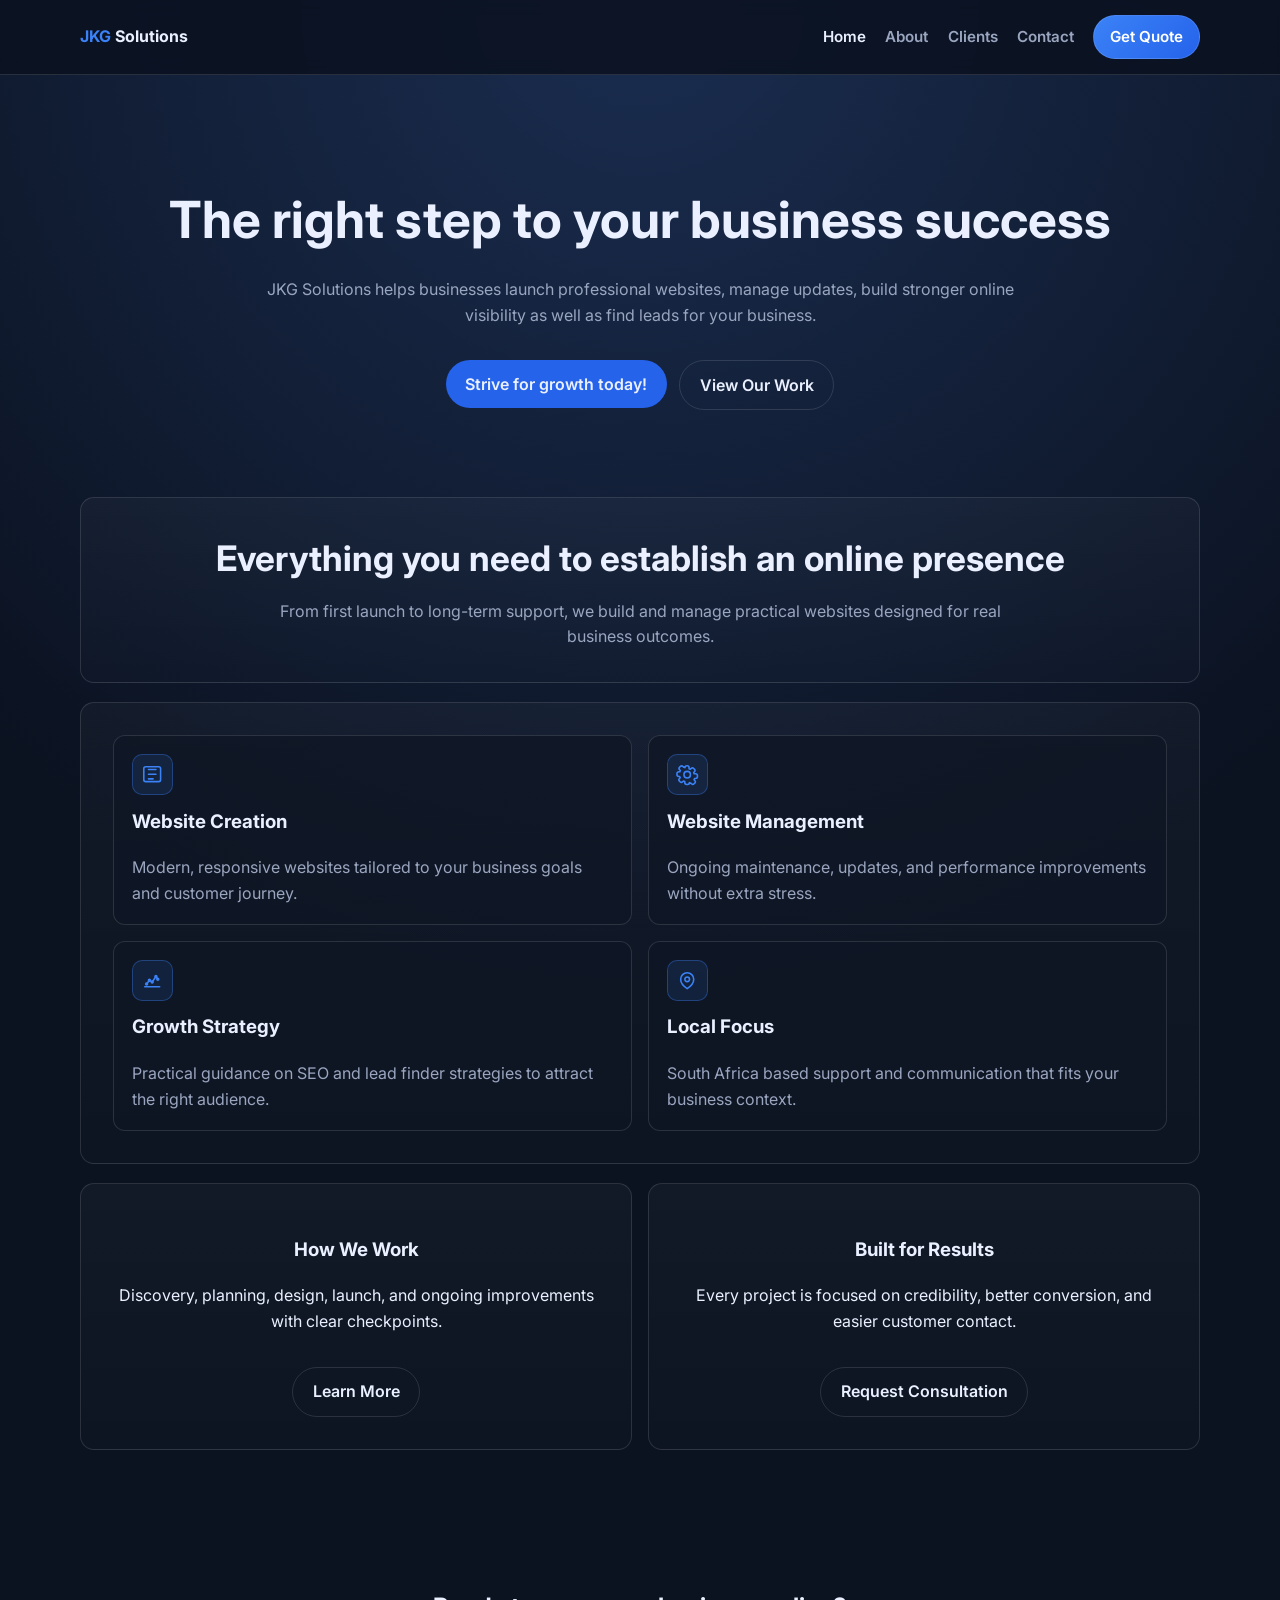
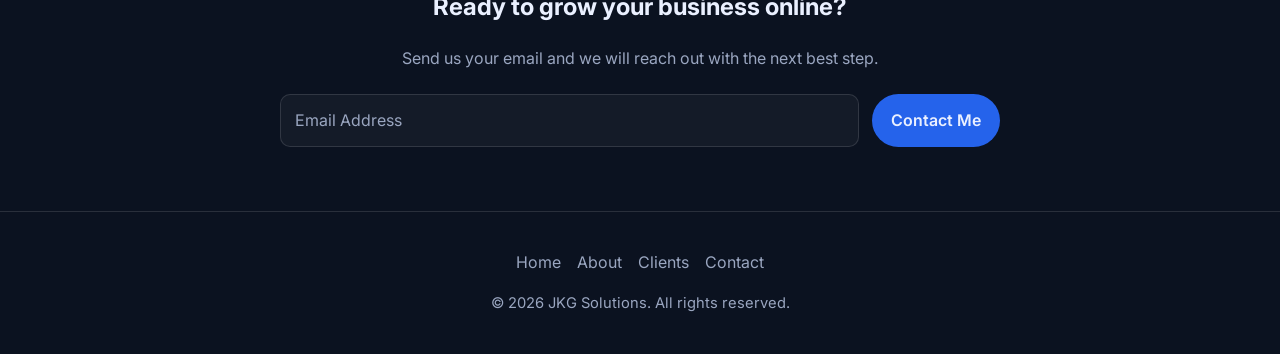
==== index.html @ d8ded4ed "first attempt with how i want the website to look like" ====
<!DOCTYPE html>
<html lang="en">
<head>
  <meta charset="UTF-8">
  <meta name="viewport" content="width=device-width, initial-scale=1.0">
  <title>JKG Solutions | Home</title>
  <link rel="stylesheet" href="style.css">
  <script src="script.js" defer></script>
</head>
<body>
  <div id="page-wrapper">
    <header id="header">
      <div class="container">
        <h1><a href="index.html"><span class="brand-accent">JKG</span> Solutions</a></h1>
        <nav id="nav">
          <button class="menu-toggle" onclick="toggleMenu()">Menu</button>
          <ul>
            <li><a class="active" href="index.html">Home</a></li>
            <li><a href="about.html">About</a></li>
            <li><a href="clients.html">Clients</a></li>
            <li><a href="contact.html">Contact</a></li>
            <li><a href="contact.html" class="button">Get Quote</a></li>
          </ul>
        </nav>
      </div>
    </header>

    <section id="banner">
      <h2>The right step to your business success</h2>
      <p>JKG Solutions helps businesses launch professional websites, manage updates, build stronger online visibility as well as find leads for your business.</p>
      <ul class="actions">
        <li><a href="contact.html" class="button primary">Strive for growth today!</a></li>
        <li><a href="clients.html" class="button">View Our Work</a></li>
      </ul>
    </section>

    <section id="main" class="container">
      <section class="box special">
        <header class="major">
          <h2>Everything you need to establish an online presence</h2>
          <p>From first launch to long-term support, we build and manage practical websites designed for real business outcomes.</p>
        </header>
      </section>

      <section class="box features">
        <section>
          <span class="service-logo" aria-hidden="true">
            <svg viewBox="0 0 24 24" role="img">
              <path d="M8 7h8M8 12h8M8 17h5M5 4h14a2 2 0 0 1 2 2v12a2 2 0 0 1-2 2H5a2 2 0 0 1-2-2V6a2 2 0 0 1 2-2z"/>
            </svg>
          </span>
          <h3>Website Creation</h3>
          <p>Modern, responsive websites tailored to your business goals and customer journey.</p>
        </section>
        <section>
          <span class="service-logo" aria-hidden="true">
            <svg viewBox="0 0 24 24" role="img">
              <path d="M12 3a2 2 0 0 1 2 2v1.1a6.9 6.9 0 0 1 1.4.6l.8-.8a2 2 0 0 1 2.8 0l.7.7a2 2 0 0 1 0 2.8l-.8.8c.3.4.5.9.6 1.4H21a2 2 0 0 1 2 2v1a2 2 0 0 1-2 2h-1.1a6.9 6.9 0 0 1-.6 1.4l.8.8a2 2 0 0 1 0 2.8l-.7.7a2 2 0 0 1-2.8 0l-.8-.8a6.9 6.9 0 0 1-1.4.6V21a2 2 0 0 1-2 2h-1a2 2 0 0 1-2-2v-1.1a6.9 6.9 0 0 1-1.4-.6l-.8.8a2 2 0 0 1-2.8 0l-.7-.7a2 2 0 0 1 0-2.8l.8-.8a6.9 6.9 0 0 1-.6-1.4H3a2 2 0 0 1-2-2v-1a2 2 0 0 1 2-2h1.1c.1-.5.3-1 .6-1.4l-.8-.8a2 2 0 0 1 0-2.8l.7-.7a2 2 0 0 1 2.8 0l.8.8a6.9 6.9 0 0 1 1.4-.6V5a2 2 0 0 1 2-2zM12 9a3.5 3.5 0 1 0 0 7 3.5 3.5 0 0 0 0-7z"/>
            </svg>
          </span>
          <h3>Website Management</h3>
          <p>Ongoing maintenance, updates, and performance improvements without extra stress.</p>
        </section>
        <section>
          <span class="service-logo" aria-hidden="true">
            <svg viewBox="0 0 24 24" role="img">
              <path d="M4 19h16M6 16l3-4 3 2 4-6 2 3"/>
              <circle cx="6" cy="16" r="1"/>
              <circle cx="9" cy="12" r="1"/>
              <circle cx="12" cy="14" r="1"/>
              <circle cx="16" cy="8" r="1"/>
              <circle cx="18" cy="11" r="1"/>
            </svg>
          </span>
          <h3>Growth Strategy</h3>
          <p>Practical guidance on SEO and lead finder strategies to attract the right audience.</p>
        </section>
        <section>
          <span class="service-logo" aria-hidden="true">
            <svg viewBox="0 0 24 24" role="img">
              <path d="M12 21s7-4.5 7-10a7 7 0 1 0-14 0c0 5.5 7 10 7 10z"/>
              <circle cx="12" cy="11" r="2.5"/>
            </svg>
          </span>
          <h3>Local Focus</h3>
          <p>South Africa based support and communication that fits your business context.</p>
        </section>
      </section>

      <div class="grid-2">
        <section class="box special">
          <h3>How We Work</h3>
          <p>Discovery, planning, design, launch, and ongoing improvements with clear checkpoints.</p>
          <ul class="actions">
            <li><a href="about.html" class="button">Learn More</a></li>
          </ul>
        </section>
        <section class="box special">
          <h3>Built for Results</h3>
          <p>Every project is focused on credibility, better conversion, and easier customer contact.</p>
          <ul class="actions">
            <li><a href="contact.html" class="button">Request Consultation</a></li>
          </ul>
        </section>
      </div>
    </section>

    <section id="cta">
      <h2>Ready to grow your business online?</h2>
      <p>Send us your email and we will reach out with the next best step.</p>
      <form>
        <input type="email" placeholder="Email Address">
        <input type="submit" value="Contact Me" class="button primary">
      </form>
    </section>

    <footer id="footer">
      <ul class="links">
        <li><a href="index.html">Home</a></li>
        <li><a href="about.html">About</a></li>
        <li><a href="clients.html">Clients</a></li>
        <li><a href="contact.html">Contact</a></li>
      </ul>
      <p class="copyright">© 2026 JKG Solutions. All rights reserved.</p>
    </footer>
  </div>
</body>
</html>
---- style.css ----
@import url("https://fonts.googleapis.com/css2?family=Inter:wght@400;600;700;800&display=swap");

:root {
  --bg: #0b1220;
  --surface: #111a2e;
  --surface-soft: #18243d;
  --text: #eaf0ff;
  --muted: #9aa6c0;
  --primary: #3b82f6;
  --primary-strong: #2563eb;
  --border: rgba(255, 255, 255, 0.12);
}

* {
  box-sizing: border-box;
}

body {
  margin: 0;
  font-family: "Inter", sans-serif;
  line-height: 1.6;
  background: radial-gradient(circle at top, #1a2d50 0%, var(--bg) 48%);
  color: var(--text);
}

a {
  color: inherit;
  text-decoration: none;
}

#page-wrapper {
  min-height: 100vh;
}

.container {
  width: min(1120px, calc(100% - 2.5rem));
  margin: 0 auto;
}

#header {
  position: sticky;
  top: 0;
  z-index: 20;
  border-bottom: 1px solid var(--border);
  backdrop-filter: blur(8px);
  background: rgba(11, 18, 32, 0.88);
}

#header .container {
  display: flex;
  justify-content: space-between;
  align-items: center;
  gap: 1rem;
  padding: 0.95rem 0;
}

#header h1 {
  margin: 0;
  font-size: 1rem;
  font-weight: 700;
}

#header .brand-accent {
  color: var(--primary);
}

#nav ul {
  list-style: none;
  margin: 0;
  padding: 0;
  display: flex;
  align-items: center;
  gap: 1.2rem;
}

#nav a {
  color: var(--muted);
  font-weight: 600;
  font-size: 0.95rem;
}

#nav a.active,
#nav a:hover {
  color: var(--text);
}

#nav .button {
  padding: 0.55rem 1rem;
  border-radius: 999px;
  background: linear-gradient(135deg, var(--primary), var(--primary-strong));
  color: #fff;
}

.menu-toggle {
  display: none;
  border: 1px solid var(--border);
  background: transparent;
  color: var(--text);
  border-radius: 8px;
  padding: 0.35rem 0.6rem;
  cursor: pointer;
}

#banner {
  text-align: center;
  padding: 6.5rem 1rem 5.4rem;
}

#banner h2 {
  margin: 0;
  font-size: clamp(2rem, 6vw, 3.2rem);
}

#banner p {
  max-width: 760px;
  margin: 1rem auto 0;
  color: var(--muted);
}

.actions {
  list-style: none;
  margin: 2rem 0 0;
  padding: 0;
  display: flex;
  gap: 0.8rem;
  justify-content: center;
  flex-wrap: wrap;
}

.button {
  display: inline-block;
  border-radius: 999px;
  border: 1px solid var(--border);
  padding: 0.7rem 1.2rem;
  font-weight: 600;
}

.button.primary {
  border: none;
  background: var(--primary-strong);
}

#main {
  padding: 0 0 3rem;
}

.box {
  background: linear-gradient(180deg, rgba(255, 255, 255, 0.03), rgba(255, 255, 255, 0.01));
  border: 1px solid var(--border);
  border-radius: 14px;
  padding: 2rem;
  margin-bottom: 1.2rem;
}

.box.special {
  text-align: center;
}

.major h2 {
  margin: 0;
  font-size: clamp(1.6rem, 3vw, 2.2rem);
}

.major p {
  margin: 0.8rem auto 0;
  max-width: 760px;
  color: var(--muted);
}

.features {
  display: grid;
  grid-template-columns: repeat(2, minmax(0, 1fr));
  gap: 1rem;
}

.features section {
  border: 1px solid var(--border);
  border-radius: 12px;
  padding: 1.1rem;
  background: rgba(15, 22, 36, 0.7);
}

.service-logo {
  width: 2.6rem;
  height: 2.6rem;
  display: inline-flex;
  align-items: center;
  justify-content: center;
  border-radius: 10px;
  margin-bottom: 0.7rem;
  color: var(--primary);
  background: rgba(59, 130, 246, 0.12);
  border: 1px solid rgba(59, 130, 246, 0.35);
}

.service-logo svg {
  width: 1.4rem;
  height: 1.4rem;
  fill: none;
  stroke: currentColor;
  stroke-width: 1.7;
  stroke-linecap: round;
  stroke-linejoin: round;
}

.features h3 {
  margin-top: 0;
}

.features p {
  margin-bottom: 0;
  color: var(--muted);
}

.grid-2 {
  display: grid;
  grid-template-columns: repeat(2, minmax(0, 1fr));
  gap: 1rem;
}

#cta {
  text-align: center;
  padding: 3.2rem 1rem 4rem;
}

#cta p {
  color: var(--muted);
  margin: 0.7rem auto 1.4rem;
}

#cta form {
  width: min(720px, 100%);
  margin: 0 auto;
  display: grid;
  grid-template-columns: 1fr auto;
  gap: 0.8rem;
}

input,
textarea,
select {
  width: 100%;
  color: var(--text);
  background: rgba(255, 255, 255, 0.04);
  border: 1px solid var(--border);
  border-radius: 10px;
  padding: 0.78rem 0.9rem;
  font: inherit;
}

select {
  background: rgb(1, 1, 36);
  color: #fff;
}

textarea {
  resize: vertical;
}

input::placeholder,
textarea::placeholder {
  color: var(--muted);
}

.contact-grid {
  display: grid;
  grid-template-columns: repeat(2, minmax(0, 1fr));
  gap: 1rem;
}

.success-message {
  display: none;
  margin-top: 0.8rem;
  border: 1px solid rgba(16, 185, 129, 0.4);
  background: rgba(16, 185, 129, 0.2);
  border-radius: 10px;
  padding: 0.8rem;
}

#footer {
  border-top: 1px solid var(--border);
  padding: 2.4rem 1rem;
  text-align: center;
}

#footer .links {
  margin: 0 0 1rem;
  padding: 0;
  list-style: none;
  display: flex;
  justify-content: center;
  gap: 1rem;
  flex-wrap: wrap;
}

#footer .links a {
  color: var(--muted);
}

#footer .copyright {
  margin: 0;
  color: var(--muted);
  font-size: 0.92rem;
}

@media (max-width: 820px) {
  .features,
  .grid-2,
  .contact-grid {
    grid-template-columns: 1fr;
  }

  #cta form {
    grid-template-columns: 1fr;
  }

  .menu-toggle {
    display: inline-block;
  }

  #nav ul {
    display: none;
    position: absolute;
    top: calc(100% + 0.5rem);
    right: 1.25rem;
    width: min(280px, calc(100% - 2.5rem));
    padding: 0.75rem;
    border-radius: 12px;
    border: 1px solid var(--border);
    background: var(--surface);
    flex-direction: column;
    align-items: stretch;
    gap: 0.3rem;
  }

  #nav ul.open {
    display: flex;
  }
}
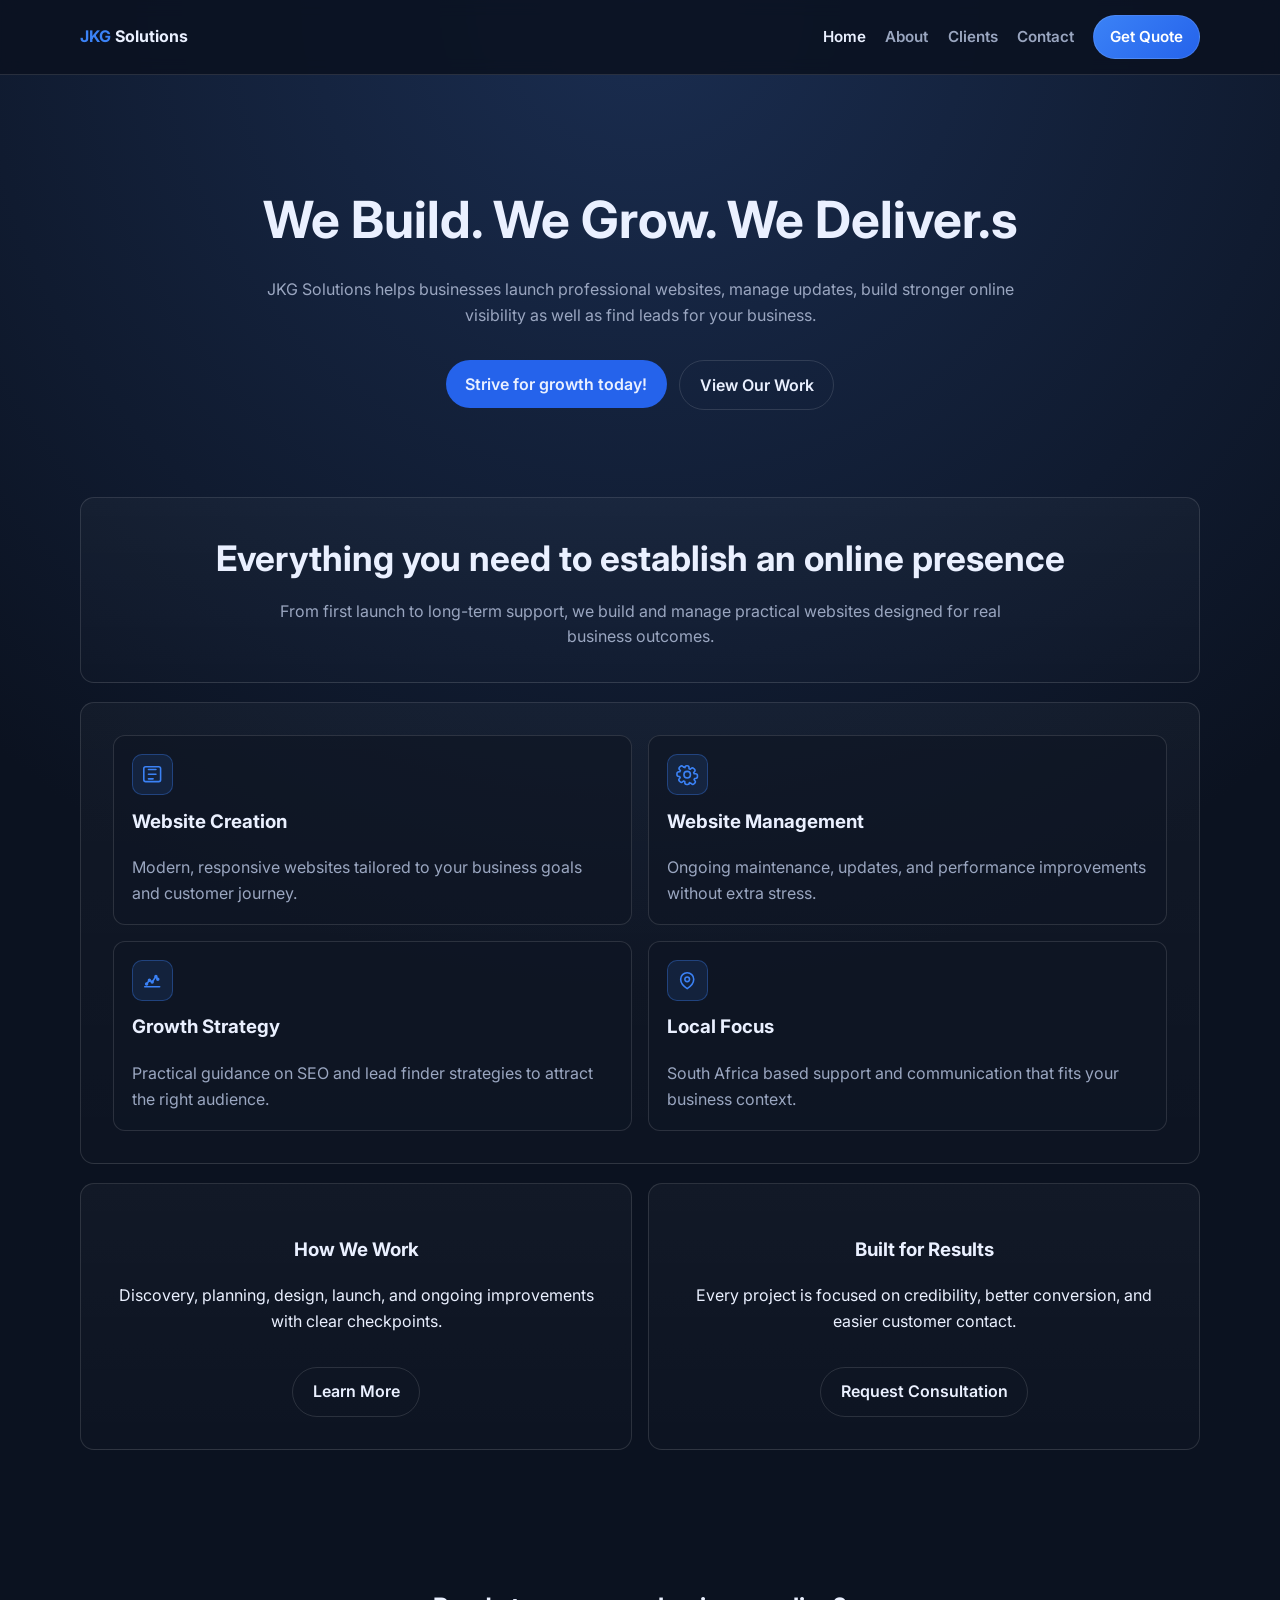
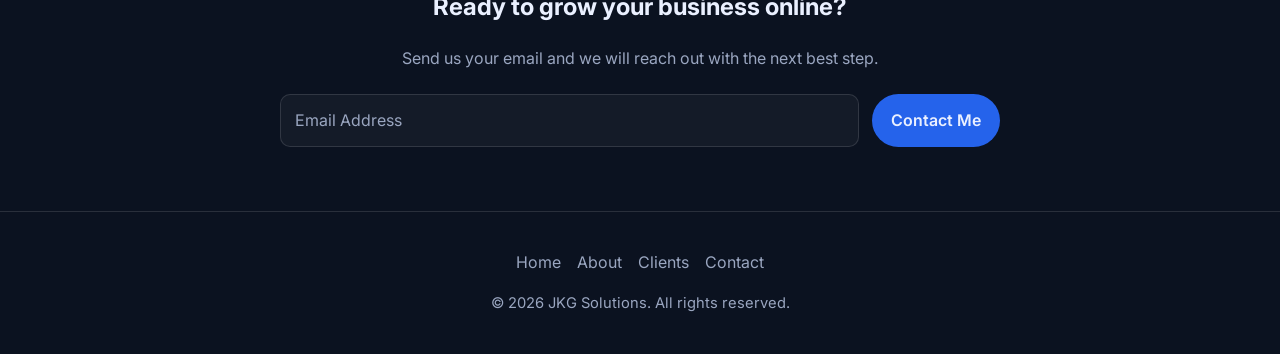
==== commit e03a572d: "fixed contact form selector  and added netlify forms setup" ====
--- a/index.html
+++ b/index.html
@@ -26,7 +26,7 @@
     </header>
 
     <section id="banner">
-      <h2>The right step to your business success</h2>
+      <h2>We Build. We Grow. We Deliver.s</h2>
       <p>JKG Solutions helps businesses launch professional websites, manage updates, build stronger online visibility as well as find leads for your business.</p>
       <ul class="actions">
         <li><a href="contact.html" class="button primary">Strive for growth today!</a></li>
@@ -108,8 +108,9 @@
     <section id="cta">
       <h2>Ready to grow your business online?</h2>
       <p>Send us your email and we will reach out with the next best step.</p>
-      <form>
-        <input type="email" placeholder="Email Address">
+      <form name="cta-email" netlify>
+        <input type="hidden" name="form-name" value="cta-email">
+        <input type="email" name="email" placeholder="Email Address" required>
         <input type="submit" value="Contact Me" class="button primary">
       </form>
     </section>
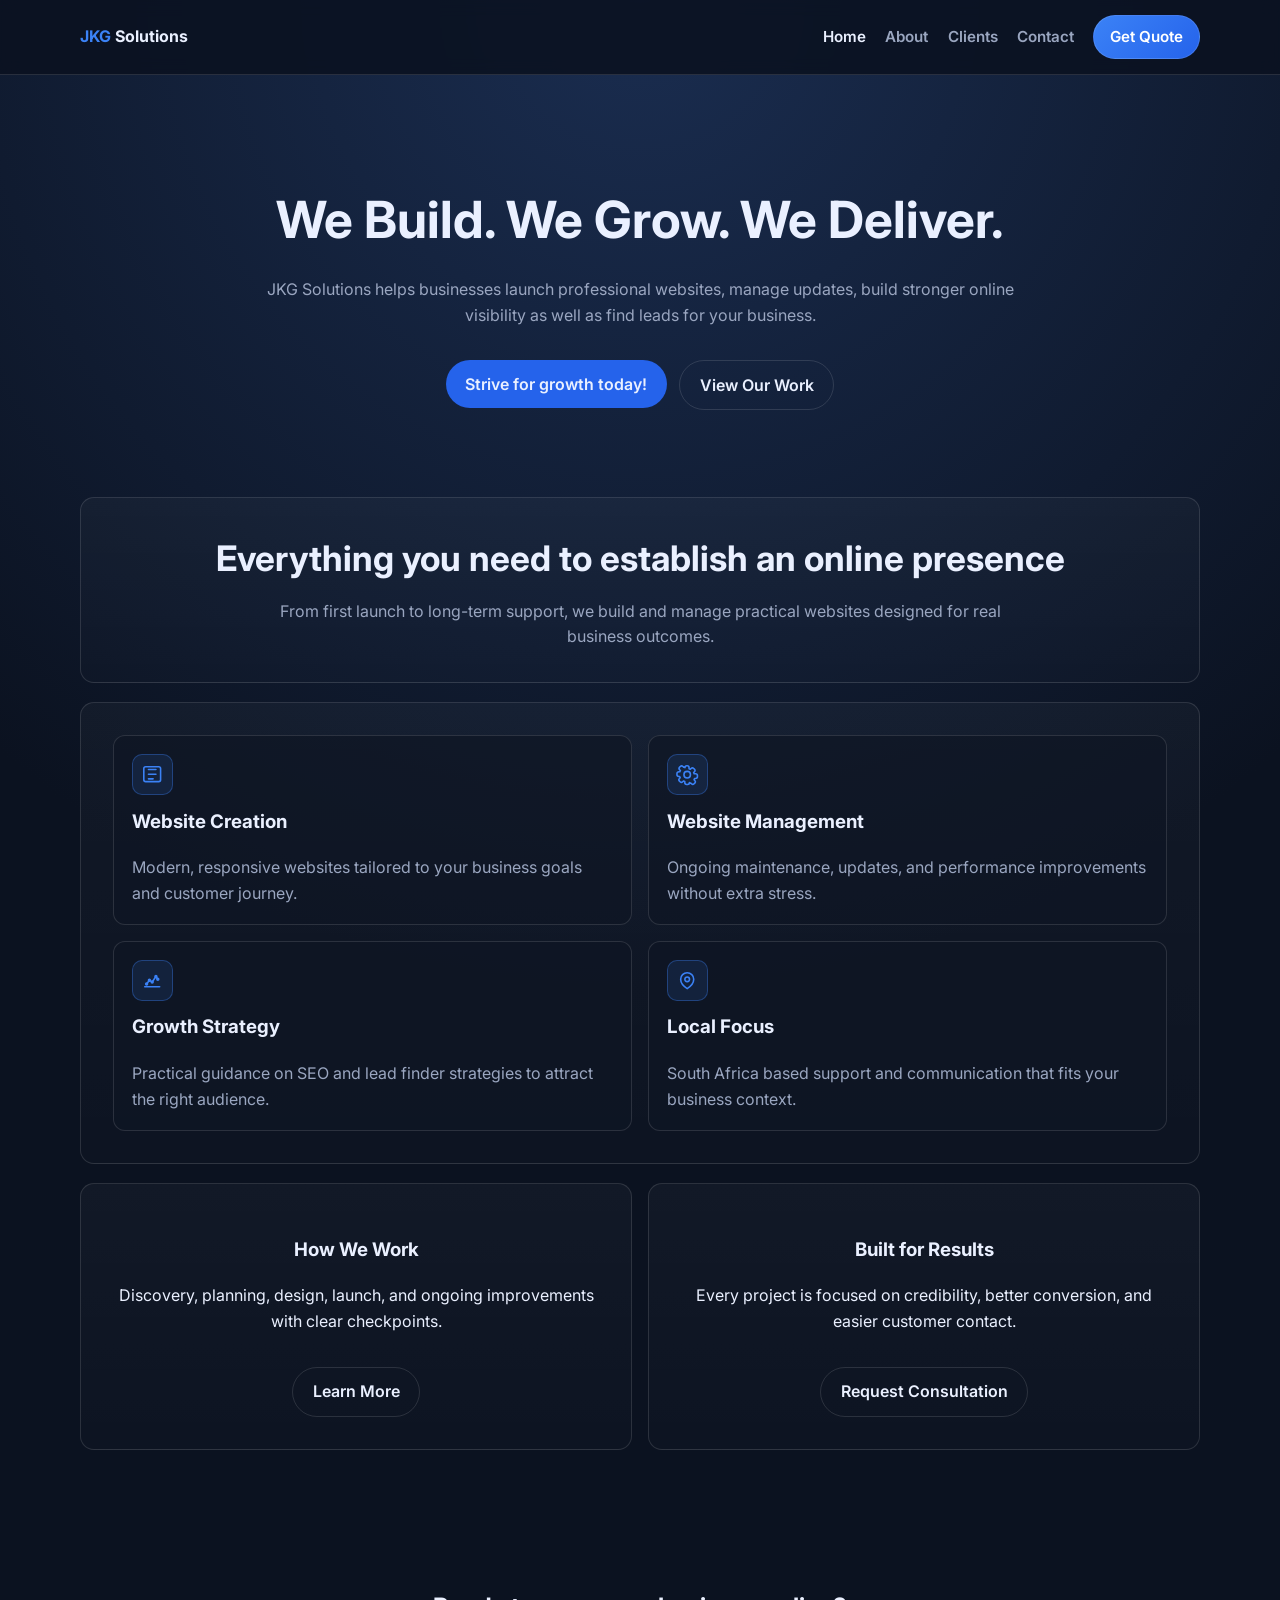
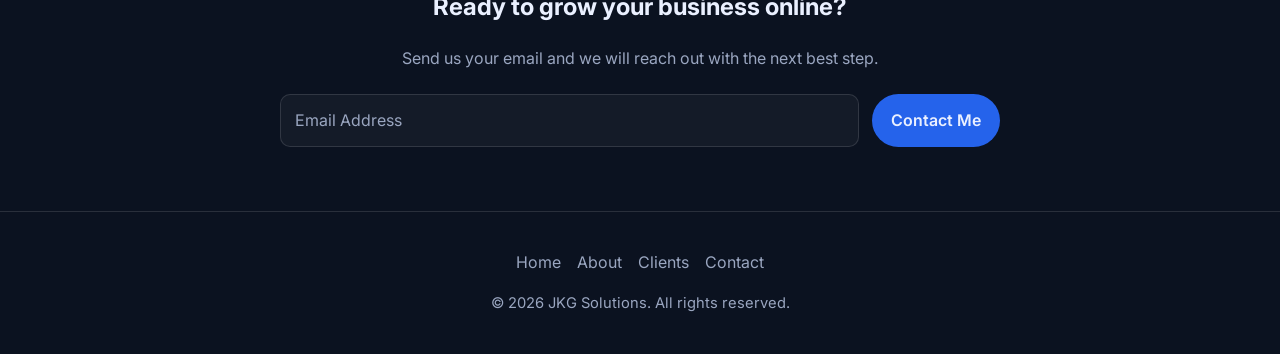
==== commit e32564cb: "fixed spelling errors" ====
--- a/index.html
+++ b/index.html
@@ -26,7 +26,7 @@
     </header>
 
     <section id="banner">
-      <h2>We Build. We Grow. We Deliver.s</h2>
+      <h2>We Build. We Grow. We Deliver.</h2>
       <p>JKG Solutions helps businesses launch professional websites, manage updates, build stronger online visibility as well as find leads for your business.</p>
       <ul class="actions">
         <li><a href="contact.html" class="button primary">Strive for growth today!</a></li>
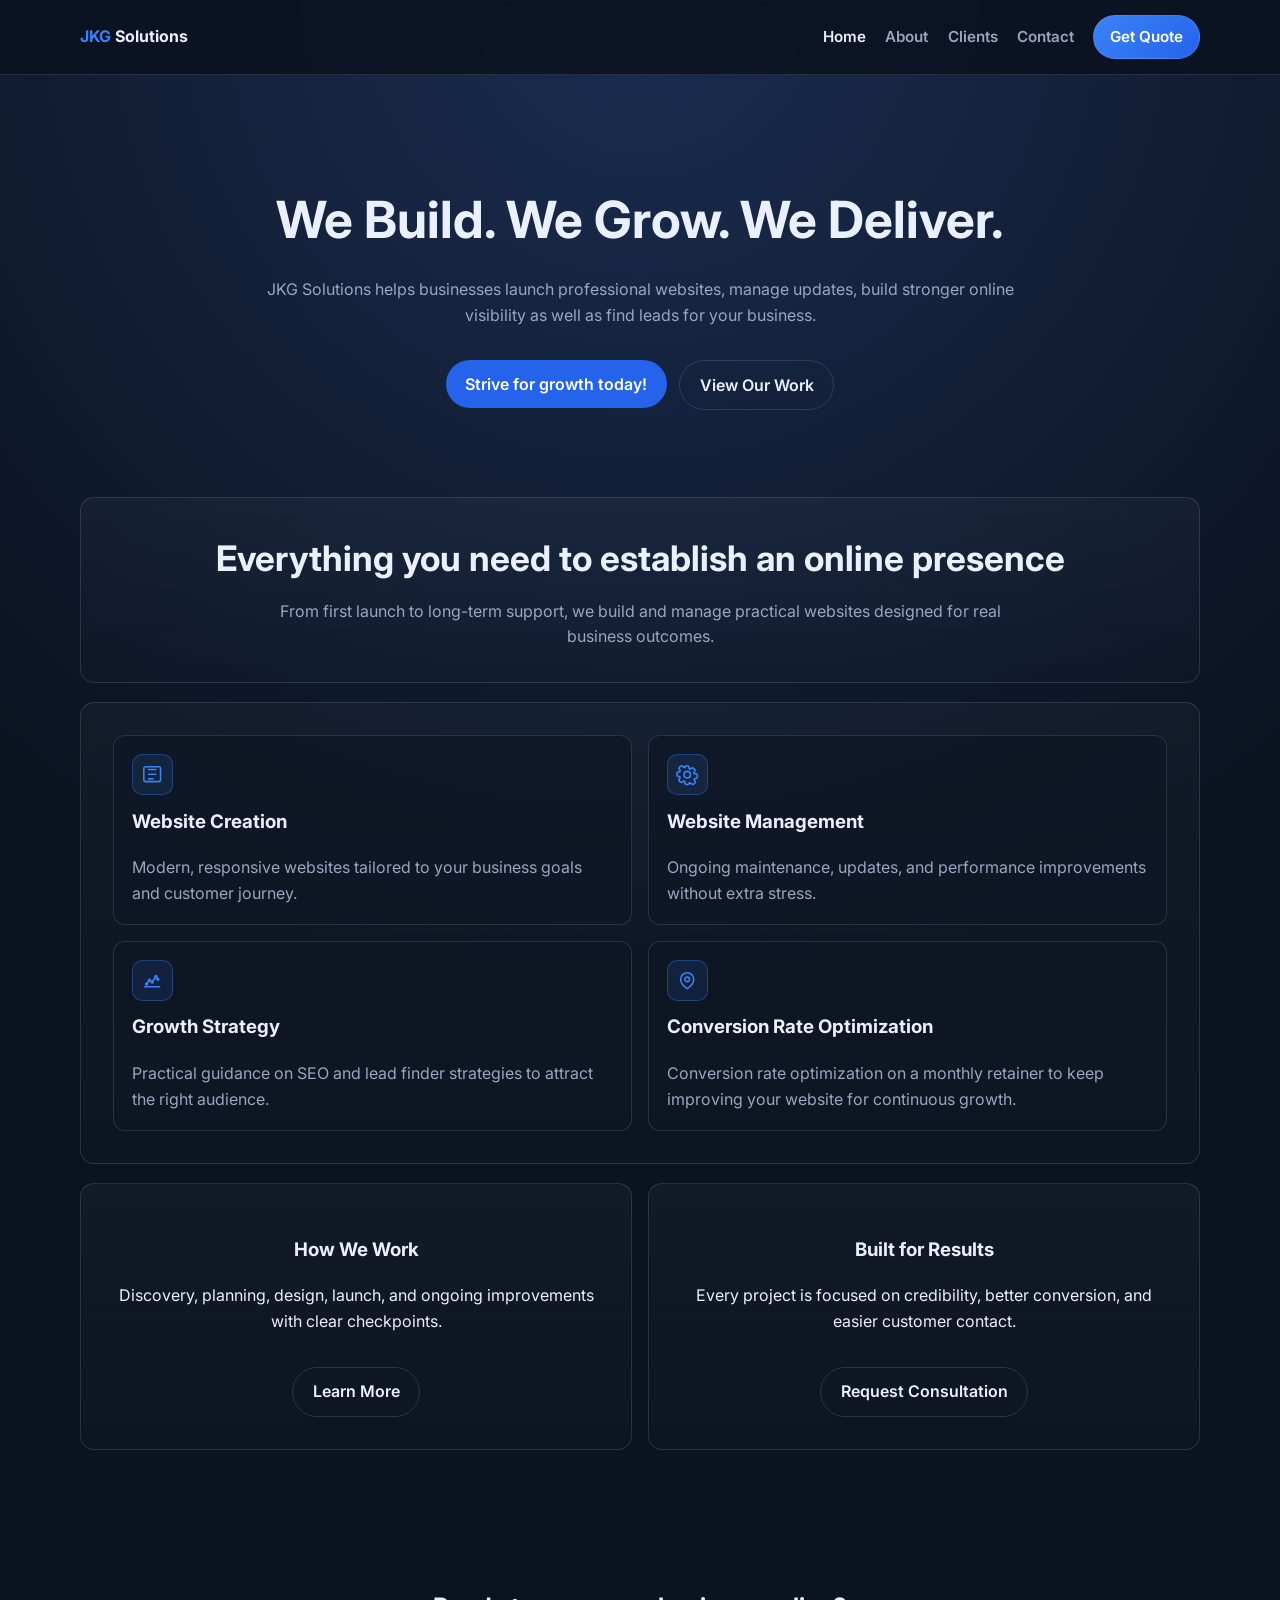
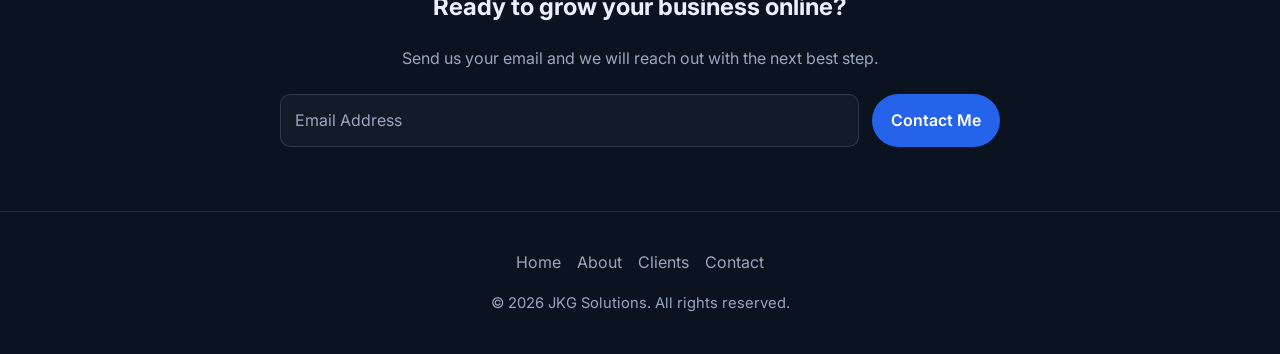
==== commit 0ea06db0: "updated one of the services to a cro service" ====
--- a/index.html
+++ b/index.html
@@ -82,8 +82,8 @@
               <circle cx="12" cy="11" r="2.5"/>
             </svg>
           </span>
-          <h3>Local Focus</h3>
-          <p>South Africa based support and communication that fits your business context.</p>
+          <h3>Conversion Rate Optimization</h3>
+          <p>Conversion rate optimization on a monthly retainer to keep improving your website for continuous growth.</p>
         </section>
       </section>
 
--- a/style.css
+++ b/style.css
@@ -138,6 +138,70 @@
 .button.primary {
   border: none;
   background: var(--primary-strong);
+  color: #fff;
+  transition: transform 0.2s ease, box-shadow 0.2s ease, filter 0.2s ease;
+}
+
+.button.primary:hover,
+input[type="submit"].button.primary:hover {
+  transform: translateY(-2px);
+  box-shadow: 0 10px 24px rgba(37, 99, 235, 0.35);
+  filter: brightness(1.08);
+  cursor: pointer;
+}
+
+.button.primary:active,
+input[type="submit"].button.primary:active {
+  transform: translateY(0);
+  box-shadow: 0 4px 12px rgba(37, 99, 235, 0.25);
+  filter: brightness(0.98);
+}
+
+.whatsapp-button {
+  margin-top: 0.6rem;
+  background: #1fa855;
+  border-color: #1fa855;
+  color: #fff;
+  display: inline-flex;
+  align-items: center;
+  gap: 0.45rem;
+  transition: transform 0.2s ease, box-shadow 0.2s ease, filter 0.2s ease;
+}
+
+.whatsapp-button svg {
+  width: 1rem;
+  height: 1rem;
+  fill: currentColor;
+}
+
+.whatsapp-button:hover {
+  transform: translateY(-2px);
+  box-shadow: 0 10px 20px rgba(31, 168, 85, 0.35);
+  filter: brightness(1.05);
+}
+
+.whatsapp-button:active {
+  transform: translateY(0);
+  box-shadow: 0 4px 12px rgba(31, 168, 85, 0.25);
+  filter: brightness(0.98);
+}
+
+.contact-item {
+  display: flex;
+  align-items: center;
+  gap: 0.55rem;
+  margin: 0.55rem 0;
+}
+
+.contact-item svg {
+  width: 1rem;
+  height: 1rem;
+  min-width: 1rem;
+  stroke: var(--primary);
+  fill: none;
+  stroke-width: 1.8;
+  stroke-linecap: round;
+  stroke-linejoin: round;
 }
 
 #main {
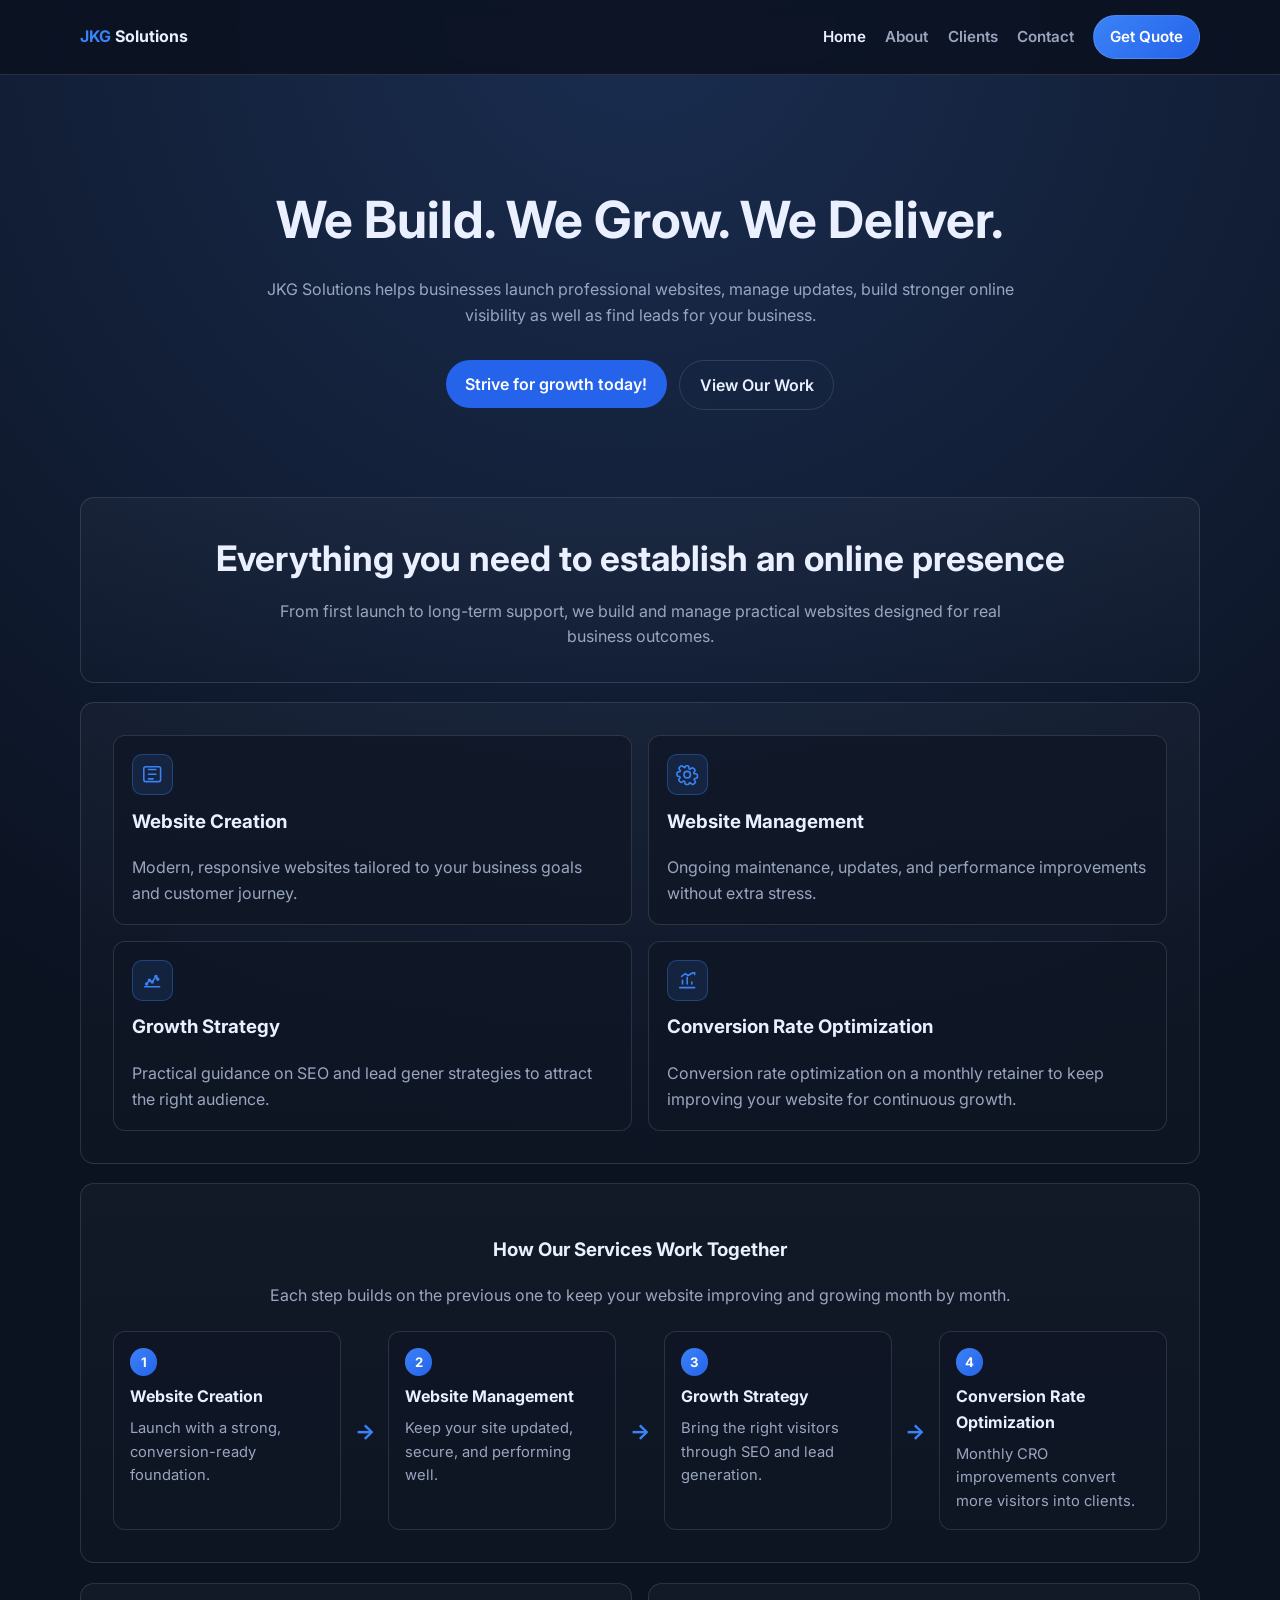
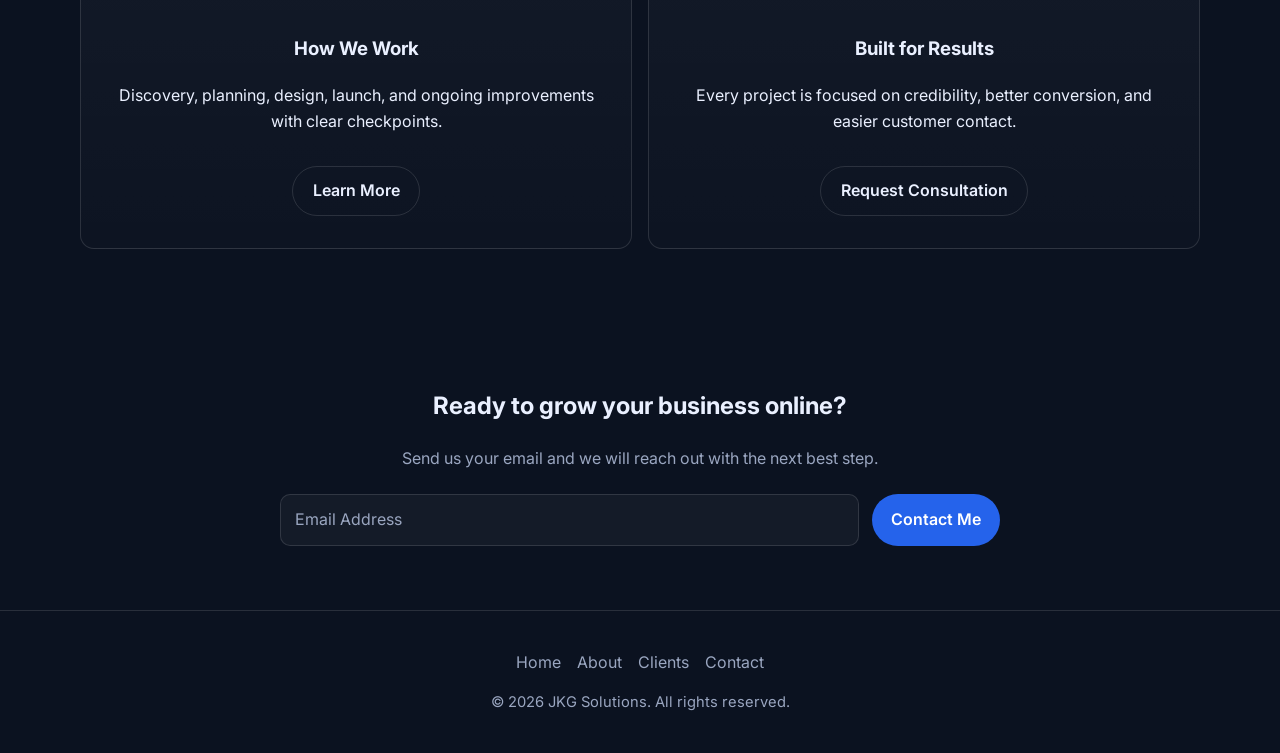
==== commit fcf8a200: "added a flow chart of the services" ====
--- a/index.html
+++ b/index.html
@@ -73,18 +73,48 @@
             </svg>
           </span>
           <h3>Growth Strategy</h3>
-          <p>Practical guidance on SEO and lead finder strategies to attract the right audience.</p>
+          <p>Practical guidance on SEO and lead gener strategies to attract the right audience.</p>
         </section>
         <section>
           <span class="service-logo" aria-hidden="true">
             <svg viewBox="0 0 24 24" role="img">
-              <path d="M12 21s7-4.5 7-10a7 7 0 1 0-14 0c0 5.5 7 10 7 10z"/>
-              <circle cx="12" cy="11" r="2.5"/>
+              <path d="M4 20h16M7 16v-4M12 16V9M17 16v-2M6 8l4-3 3 2 5-3"/>
+              <path d="M18 4h2v2"/>
             </svg>
           </span>
           <h3>Conversion Rate Optimization</h3>
           <p>Conversion rate optimization on a monthly retainer to keep improving your website for continuous growth.</p>
         </section>
+      </section>
+
+      <section class="box special service-flow">
+        <h3>How Our Services Work Together</h3>
+        <p>Each step builds on the previous one to keep your website improving and growing month by month.</p>
+        <div class="flow-chart" aria-label="Service flow chart">
+          <div class="flow-step">
+            <span class="flow-number">1</span>
+            <h4>Website Creation</h4>
+            <p>Launch with a strong, conversion-ready foundation.</p>
+          </div>
+          <span class="flow-arrow" aria-hidden="true">→</span>
+          <div class="flow-step">
+            <span class="flow-number">2</span>
+            <h4>Website Management</h4>
+            <p>Keep your site updated, secure, and performing well.</p>
+          </div>
+          <span class="flow-arrow" aria-hidden="true">→</span>
+          <div class="flow-step">
+            <span class="flow-number">3</span>
+            <h4>Growth Strategy</h4>
+            <p>Bring the right visitors through SEO and lead generation.</p>
+          </div>
+          <span class="flow-arrow" aria-hidden="true">→</span>
+          <div class="flow-step">
+            <span class="flow-number">4</span>
+            <h4>Conversion Rate Optimization</h4>
+            <p>Monthly CRO improvements convert more visitors into clients.</p>
+          </div>
+        </div>
       </section>
 
       <div class="grid-2">
--- a/style.css
+++ b/style.css
@@ -276,6 +276,63 @@
   color: var(--muted);
 }
 
+.service-flow p {
+  color: var(--muted);
+}
+
+.flow-chart {
+  margin-top: 1.4rem;
+  display: flex;
+  align-items: stretch;
+  justify-content: center;
+  gap: 0.7rem;
+  flex-wrap: wrap;
+}
+
+.flow-step {
+  flex: 1 1 210px;
+  max-width: 245px;
+  border: 1px solid var(--border);
+  border-radius: 12px;
+  padding: 1rem;
+  text-align: left;
+  background: rgba(15, 22, 36, 0.75);
+}
+
+.flow-number {
+  width: 1.7rem;
+  height: 1.7rem;
+  border-radius: 999px;
+  display: inline-flex;
+  align-items: center;
+  justify-content: center;
+  font-size: 0.82rem;
+  font-weight: 700;
+  color: #fff;
+  background: linear-gradient(135deg, var(--primary), var(--primary-strong));
+  margin-bottom: 0.55rem;
+}
+
+.flow-step h4 {
+  margin: 0;
+  font-size: 1rem;
+}
+
+.flow-step p {
+  margin: 0.45rem 0 0;
+  font-size: 0.92rem;
+}
+
+.flow-arrow {
+  display: inline-flex;
+  align-items: center;
+  justify-content: center;
+  font-size: 1.35rem;
+  color: var(--primary);
+  font-weight: 700;
+  padding: 0 0.15rem;
+}
+
 .grid-2 {
   display: grid;
   grid-template-columns: repeat(2, minmax(0, 1fr));
@@ -372,6 +429,21 @@
   .grid-2,
   .contact-grid {
     grid-template-columns: 1fr;
+  }
+
+  .flow-chart {
+    flex-direction: column;
+    align-items: stretch;
+  }
+
+  .flow-step {
+    max-width: 100%;
+  }
+
+  .flow-arrow {
+    align-self: center;
+    transform: rotate(90deg);
+    line-height: 1;
   }
 
   #cta form {
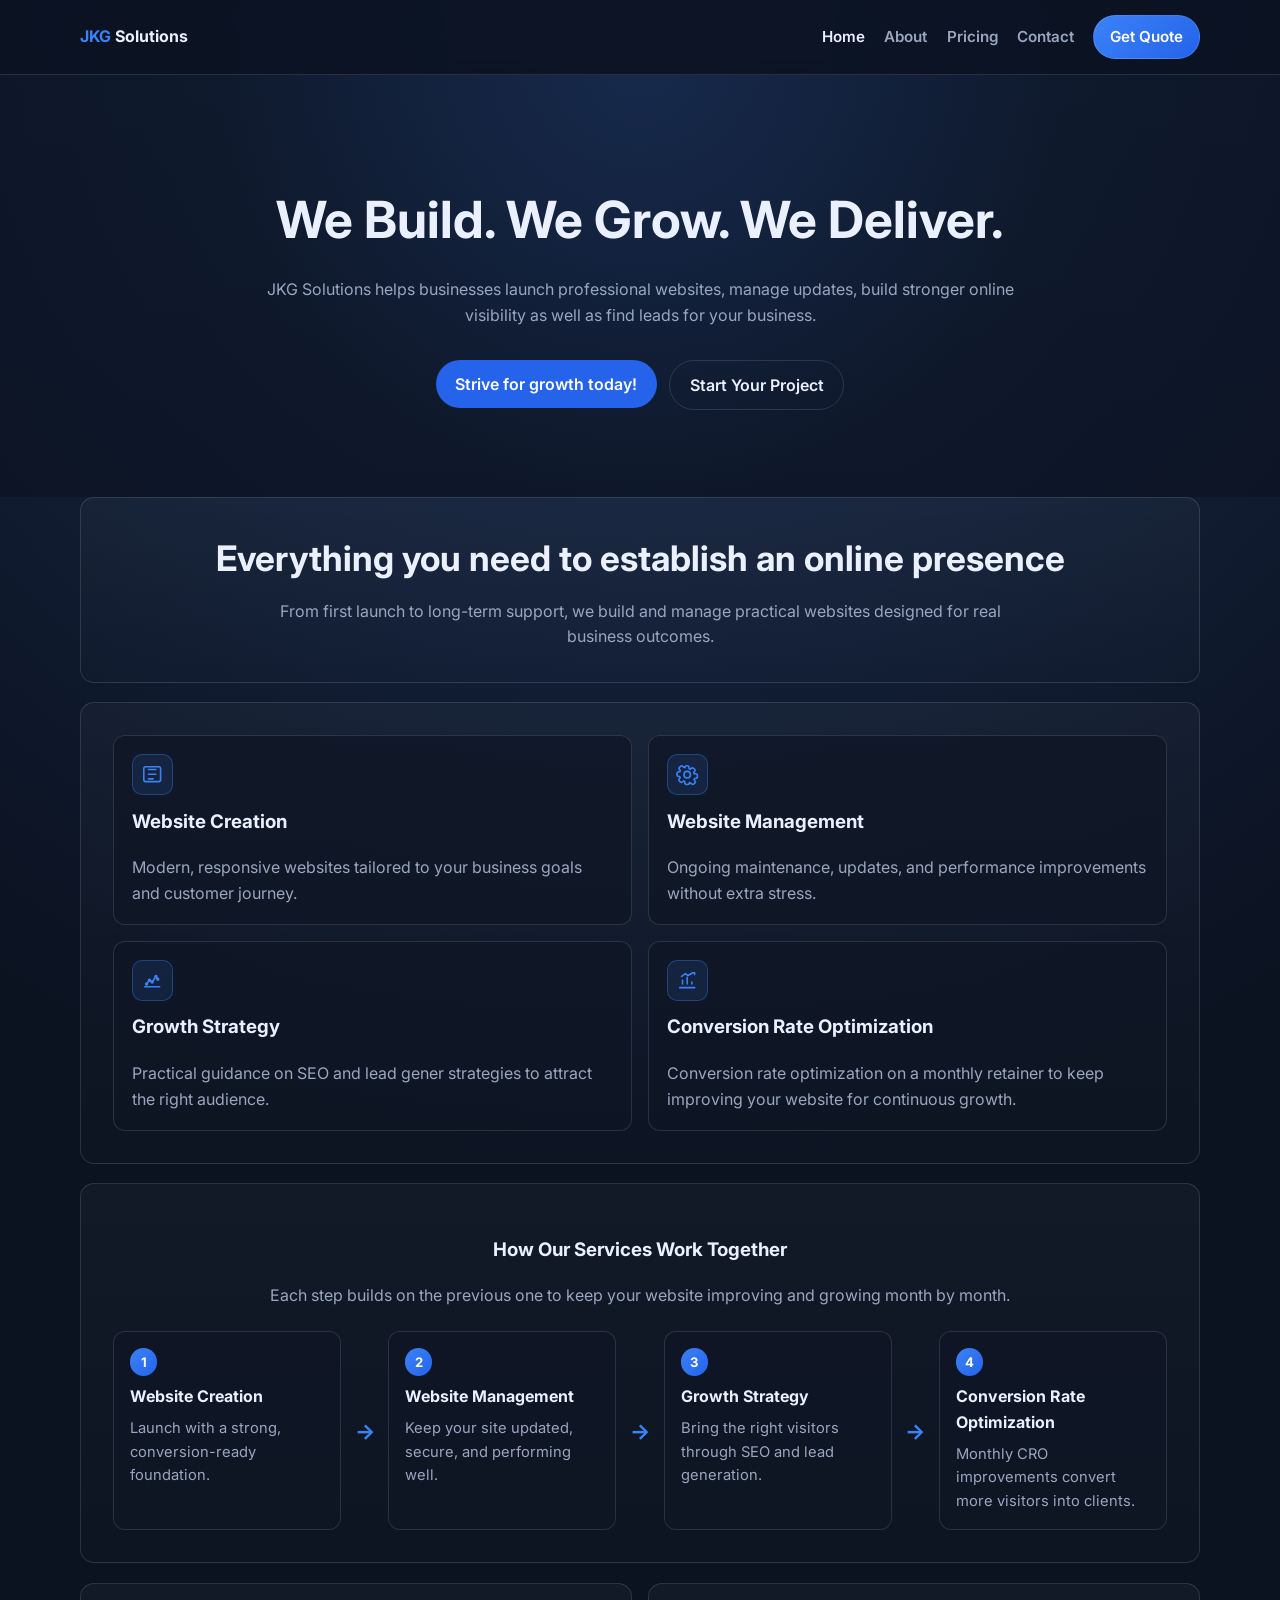
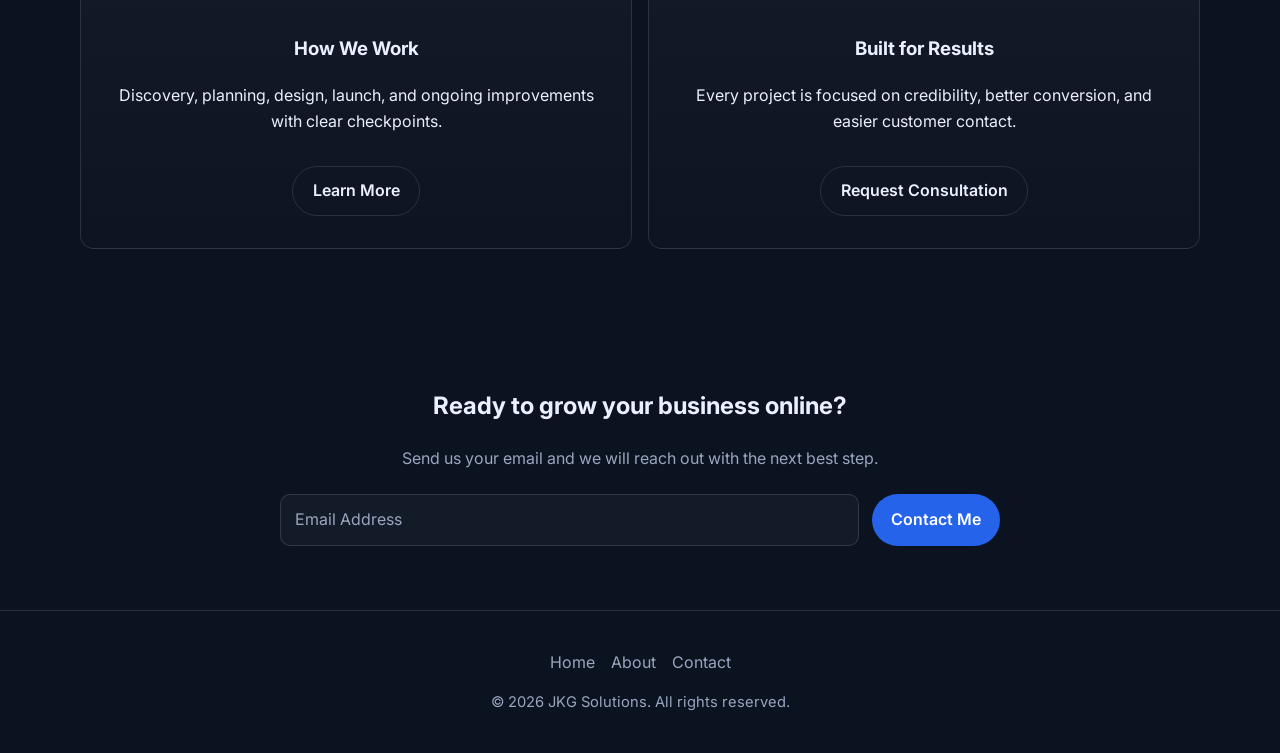
==== commit 169e0787: "major changes made including the introduction of the pricing page" ====
--- a/index.html
+++ b/index.html
@@ -17,7 +17,7 @@
           <ul>
             <li><a class="active" href="index.html">Home</a></li>
             <li><a href="about.html">About</a></li>
-            <li><a href="clients.html">Clients</a></li>
+            <li><a href="pricing.html">Pricing</a></li>
             <li><a href="contact.html">Contact</a></li>
             <li><a href="contact.html" class="button">Get Quote</a></li>
           </ul>
@@ -30,7 +30,7 @@
       <p>JKG Solutions helps businesses launch professional websites, manage updates, build stronger online visibility as well as find leads for your business.</p>
       <ul class="actions">
         <li><a href="contact.html" class="button primary">Strive for growth today!</a></li>
-        <li><a href="clients.html" class="button">View Our Work</a></li>
+        <li><a href="contact.html" class="button">Start Your Project</a></li>
       </ul>
     </section>
 
@@ -149,7 +149,6 @@
       <ul class="links">
         <li><a href="index.html">Home</a></li>
         <li><a href="about.html">About</a></li>
-        <li><a href="clients.html">Clients</a></li>
         <li><a href="contact.html">Contact</a></li>
       </ul>
       <p class="copyright">© 2026 JKG Solutions. All rights reserved.</p>
--- a/style.css
+++ b/style.css
@@ -104,6 +104,28 @@
 #banner {
   text-align: center;
   padding: 6.5rem 1rem 5.4rem;
+  position: relative;
+  overflow: hidden;
+  background-image:
+    linear-gradient(rgba(11, 18, 32, 0.55), rgba(11, 18, 32, 0.7)),
+    url("images/banner-bg.jpg");
+  background-size: cover;
+  background-position: center;
+  background-repeat: no-repeat;
+  background-attachment: fixed;
+}
+
+#banner::before {
+  content: "";
+  position: absolute;
+  inset: 0;
+  background: radial-gradient(circle at top, rgba(59, 130, 246, 0.12), transparent 55%);
+  pointer-events: none;
+}
+
+#banner > * {
+  position: relative;
+  z-index: 1;
 }
 
 #banner h2 {
@@ -333,10 +355,202 @@
   padding: 0 0.15rem;
 }
 
+.team-section p {
+  color: var(--muted);
+}
+
+.team-grid {
+  margin-top: 1.4rem;
+  display: grid;
+  grid-template-columns: repeat(3, minmax(0, 1fr));
+  gap: 1rem;
+}
+
+.team-member {
+  border: 1px solid var(--border);
+  border-radius: 12px;
+  padding: 1.25rem;
+  text-align: left;
+  background: rgba(15, 22, 36, 0.75);
+}
+
+.team-photo {
+  width: 120px;
+  height: 120px;
+  display: block;
+  margin-bottom: 0.9rem;
+  border-radius: 999px;
+  border: 1px solid rgba(59, 130, 246, 0.35);
+  object-fit: cover;
+  background: #102746;
+}
+
+.team-member h4 {
+  margin: 0;
+  font-size: 1.05rem;
+}
+
+.team-role {
+  margin: 0.35rem 0 0.65rem;
+  color: var(--primary);
+  font-weight: 700;
+}
+
+.team-member p:last-child {
+  margin-bottom: 0;
+}
+
 .grid-2 {
   display: grid;
   grid-template-columns: repeat(2, minmax(0, 1fr));
   gap: 1rem;
+}
+
+.pricing-hero p {
+  color: var(--muted);
+}
+
+.pricing-grid {
+  display: grid;
+  grid-template-columns: repeat(2, minmax(0, 1fr));
+  gap: 1rem;
+  margin-bottom: 1.2rem;
+}
+
+.pricing-card {
+  position: relative;
+  display: flex;
+  flex-direction: column;
+  gap: 0.6rem;
+  border: 1px solid var(--border);
+  background: linear-gradient(180deg, rgba(255, 255, 255, 0.04), rgba(255, 255, 255, 0.015));
+  box-shadow: 0 8px 24px rgba(5, 12, 24, 0.35);
+  transition: transform 0.22s ease, box-shadow 0.22s ease, border-color 0.22s ease;
+}
+
+.pricing-card:hover {
+  transform: translateY(-6px);
+  box-shadow: 0 16px 36px rgba(37, 99, 235, 0.22);
+}
+
+.pricing-starter {
+  box-shadow: 0 0 0 1px rgba(148, 163, 184, 0.18), 0 10px 24px rgba(5, 12, 24, 0.38);
+}
+
+.pricing-essential {
+  border-color: #2563eb;
+  box-shadow: 0 0 0 1px rgba(37, 99, 235, 0.45), 0 12px 30px rgba(37, 99, 235, 0.3);
+}
+
+.pricing-growth {
+  box-shadow: 0 0 0 1px rgba(139, 92, 246, 0.35), 0 10px 24px rgba(76, 29, 149, 0.2);
+}
+
+.pricing-full-suite {
+  border-color: rgba(245, 158, 11, 0.45);
+  box-shadow: 0 0 0 1px rgba(245, 158, 11, 0.45), 0 10px 24px rgba(120, 53, 15, 0.22);
+}
+
+.pricing-badge {
+  display: inline-flex;
+  align-self: flex-start;
+  padding: 0.25rem 0.7rem;
+  border-radius: 999px;
+  border: 1px solid rgba(255, 255, 255, 0.2);
+  background: rgba(255, 255, 255, 0.06);
+  color: #dbe7ff;
+  font-size: 0.78rem;
+  font-weight: 700;
+  letter-spacing: 0.02em;
+}
+
+.pricing-badge-popular {
+  border-color: rgba(37, 99, 235, 0.65);
+  background: #2563eb;
+  color: #fff;
+}
+
+.pricing-card h3 {
+  margin: 0.15rem 0 0;
+  font-size: 1.35rem;
+}
+
+.pricing-price {
+  margin: 0;
+  color: #fff;
+  font-size: 1.15rem;
+  font-weight: 700;
+}
+
+.pricing-tagline {
+  margin: 0;
+  color: var(--muted);
+}
+
+.pricing-includes-label {
+  margin: 0.25rem 0 0;
+  color: #c7d5f4;
+  font-weight: 600;
+  font-size: 0.92rem;
+}
+
+.pricing-features {
+  margin: 0;
+  padding-left: 1.05rem;
+  color: var(--muted);
+  display: grid;
+  gap: 0.3rem;
+}
+
+.pricing-card .button {
+  margin-top: auto;
+}
+
+.pricing-comparison h3 {
+  margin-top: 0;
+}
+
+.comparison-table-wrap {
+  width: 100%;
+  overflow-x: auto;
+  border: 1px solid var(--border);
+  border-radius: 12px;
+}
+
+.comparison-table {
+  width: 100%;
+  min-width: 700px;
+  border-collapse: collapse;
+  background: rgba(12, 19, 33, 0.82);
+}
+
+.comparison-table th,
+.comparison-table td {
+  padding: 0.75rem 0.9rem;
+  text-align: left;
+  border-bottom: 1px solid rgba(255, 255, 255, 0.08);
+}
+
+.comparison-table th {
+  background: #0f1d36;
+  color: #2563eb;
+  font-weight: 700;
+}
+
+.comparison-table tbody tr:nth-child(odd) {
+  background: rgba(255, 255, 255, 0.015);
+}
+
+.comparison-table tbody tr:nth-child(even) {
+  background: rgba(255, 255, 255, 0.04);
+}
+
+.comparison-table .yes {
+  color: #2563eb;
+}
+
+.comparison-table .no {
+  color: #8390aa;
 }
 
 #cta {
@@ -427,7 +641,9 @@
 @media (max-width: 820px) {
   .features,
   .grid-2,
-  .contact-grid {
+  .contact-grid,
+  .team-grid,
+  .pricing-grid {
     grid-template-columns: 1fr;
   }
 
@@ -444,6 +660,10 @@
     align-self: center;
     transform: rotate(90deg);
     line-height: 1;
+  }
+
+  #banner {
+    background-attachment: scroll;
   }
 
   #cta form {
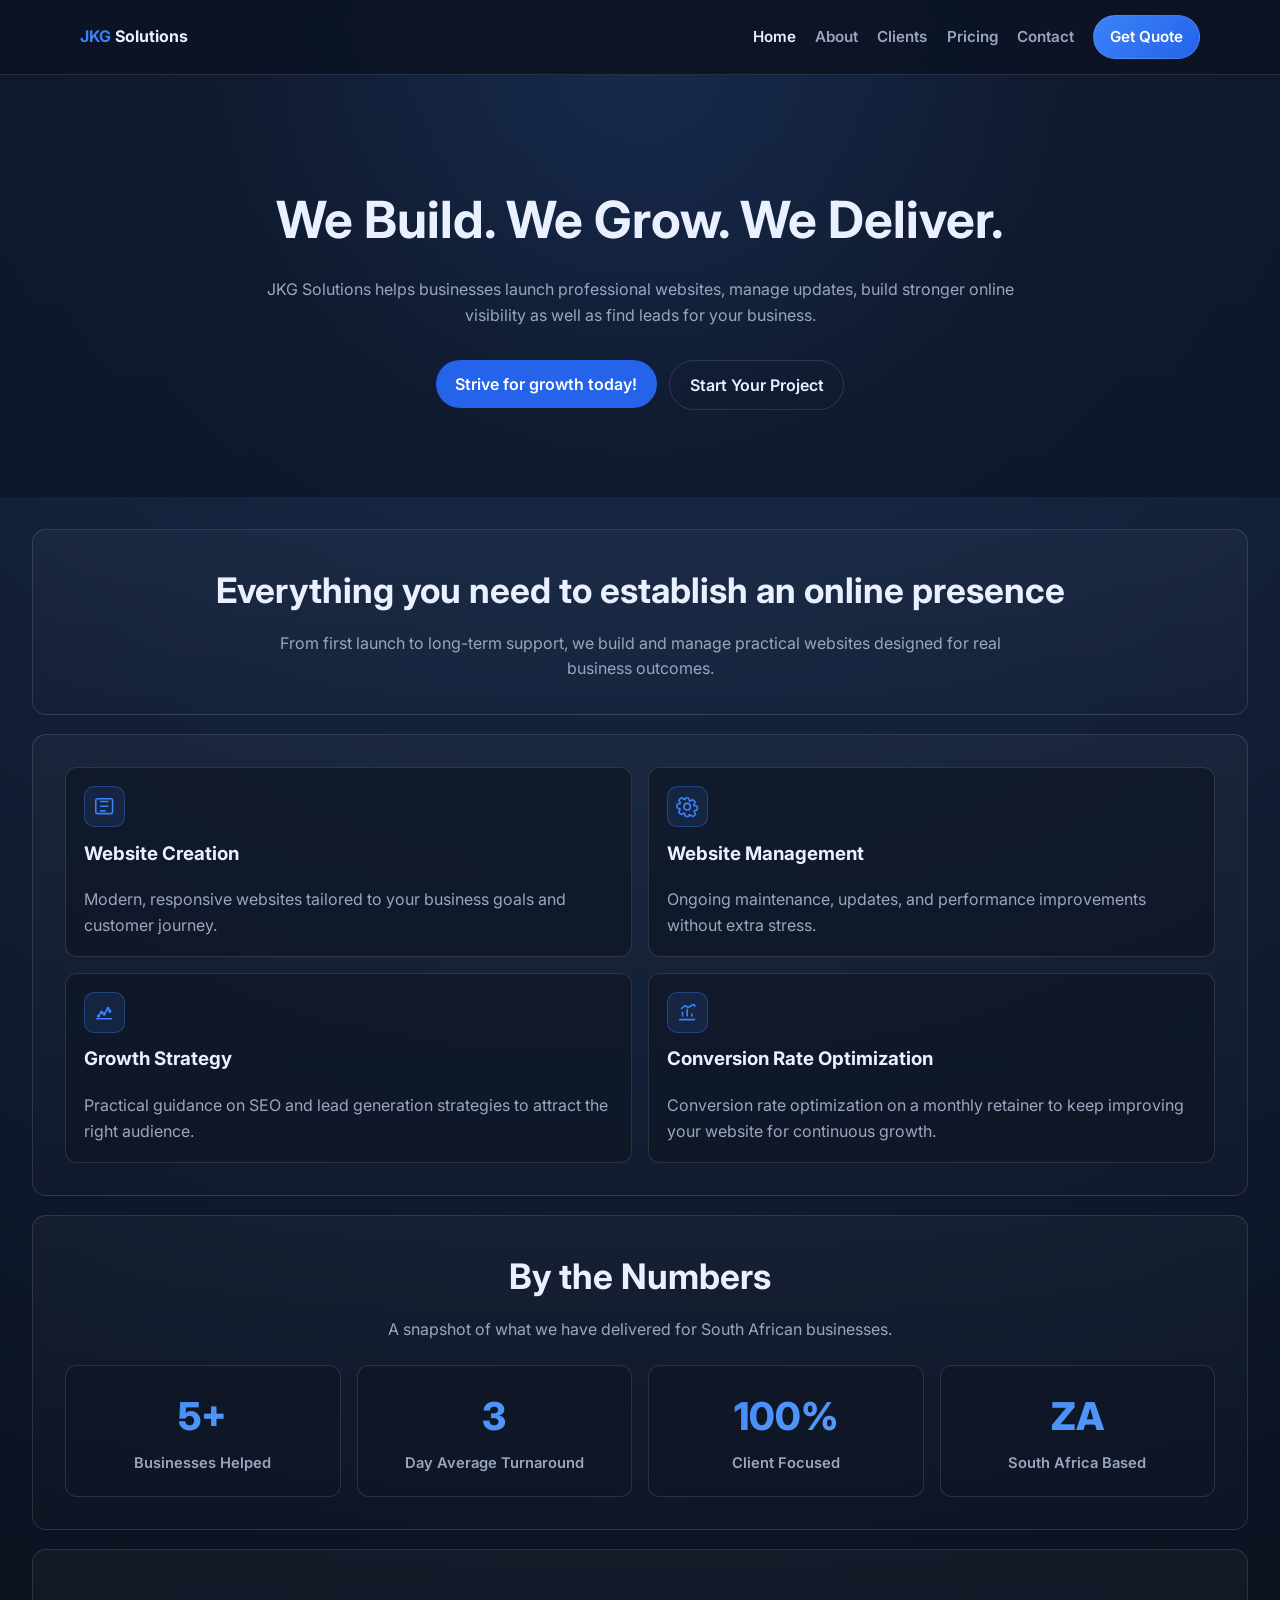
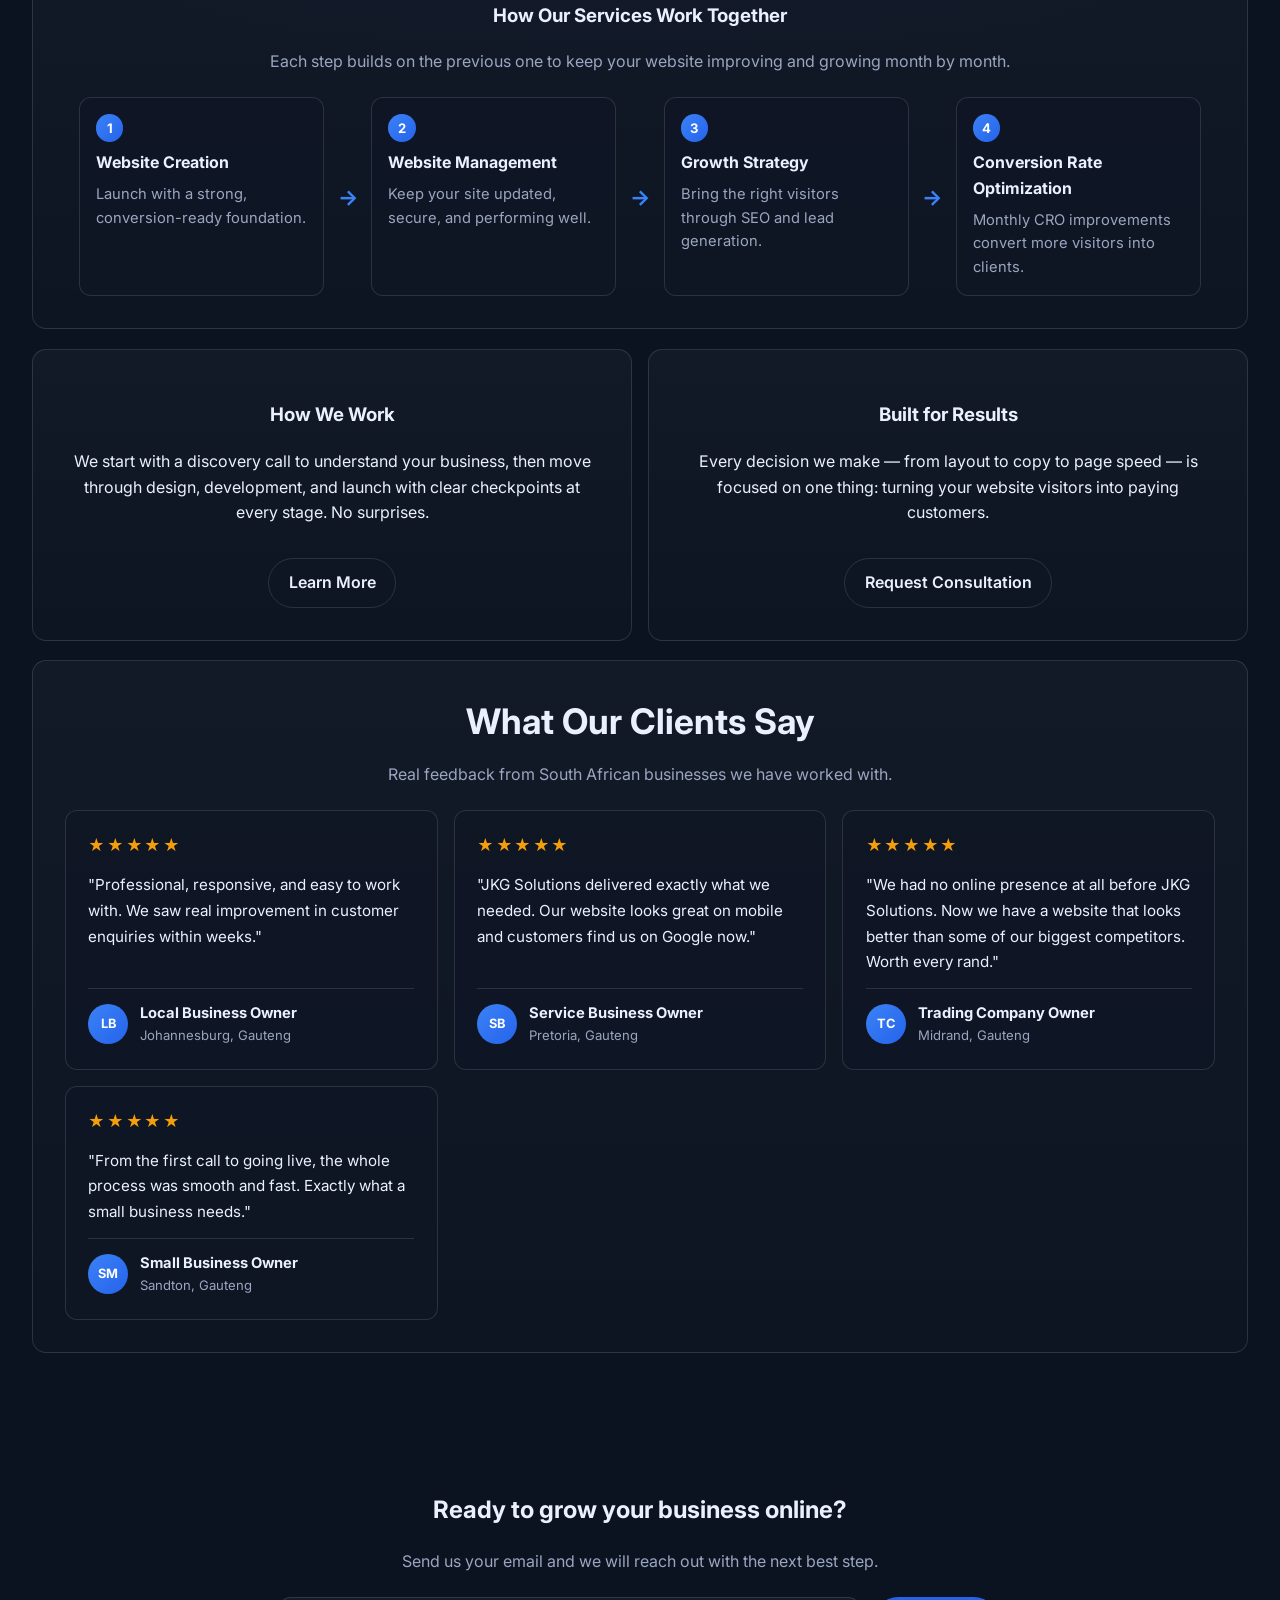
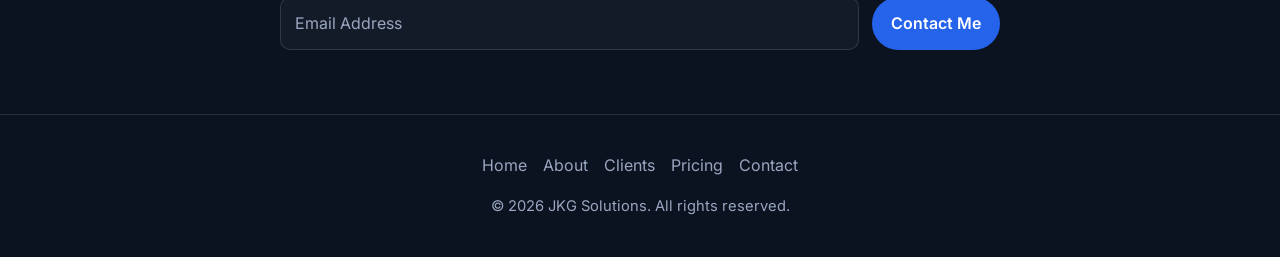
==== commit 065401f2: "upgraded the about and home page" ====
--- a/index.html
+++ b/index.html
@@ -17,6 +17,7 @@
           <ul>
             <li><a class="active" href="index.html">Home</a></li>
             <li><a href="about.html">About</a></li>
+            <li><a href="clients.html">Clients</a></li>
             <li><a href="pricing.html">Pricing</a></li>
             <li><a href="contact.html">Contact</a></li>
             <li><a href="contact.html" class="button">Get Quote</a></li>
@@ -30,11 +31,12 @@
       <p>JKG Solutions helps businesses launch professional websites, manage updates, build stronger online visibility as well as find leads for your business.</p>
       <ul class="actions">
         <li><a href="contact.html" class="button primary">Strive for growth today!</a></li>
-        <li><a href="contact.html" class="button">Start Your Project</a></li>
+        <li><a href="pricing.html" class="button">Start Your Project</a></li>
       </ul>
     </section>
 
     <section id="main" class="container">
+
       <section class="box special">
         <header class="major">
           <h2>Everything you need to establish an online presence</h2>
@@ -73,7 +75,7 @@
             </svg>
           </span>
           <h3>Growth Strategy</h3>
-          <p>Practical guidance on SEO and lead gener strategies to attract the right audience.</p>
+          <p>Practical guidance on SEO and lead generation strategies to attract the right audience.</p>
         </section>
         <section>
           <span class="service-logo" aria-hidden="true">
@@ -85,6 +87,31 @@
           <h3>Conversion Rate Optimization</h3>
           <p>Conversion rate optimization on a monthly retainer to keep improving your website for continuous growth.</p>
         </section>
+      </section>
+
+      <section class="box special stats-section">
+        <header class="major">
+          <h2>By the Numbers</h2>
+          <p>A snapshot of what we have delivered for South African businesses.</p>
+        </header>
+        <div class="stats-grid">
+          <div class="stat">
+            <h3>5+</h3>
+            <p>Businesses Helped</p>
+          </div>
+          <div class="stat">
+            <h3>3</h3>
+            <p>Day Average Turnaround</p>
+          </div>
+          <div class="stat">
+            <h3>100%</h3>
+            <p>Client Focused</p>
+          </div>
+          <div class="stat">
+            <h3>ZA</h3>
+            <p>South Africa Based</p>
+          </div>
+        </div>
       </section>
 
       <section class="box special service-flow">
@@ -120,19 +147,73 @@
       <div class="grid-2">
         <section class="box special">
           <h3>How We Work</h3>
-          <p>Discovery, planning, design, launch, and ongoing improvements with clear checkpoints.</p>
+          <p>We start with a discovery call to understand your business, then move through design, development, and launch with clear checkpoints at every stage. No surprises.</p>
           <ul class="actions">
             <li><a href="about.html" class="button">Learn More</a></li>
           </ul>
         </section>
         <section class="box special">
           <h3>Built for Results</h3>
-          <p>Every project is focused on credibility, better conversion, and easier customer contact.</p>
+          <p>Every decision we make — from layout to copy to page speed — is focused on one thing: turning your website visitors into paying customers.</p>
           <ul class="actions">
             <li><a href="contact.html" class="button">Request Consultation</a></li>
           </ul>
         </section>
       </div>
+
+      <section class="box special">
+        <header class="major">
+          <h2>What Our Clients Say</h2>
+          <p>Real feedback from South African businesses we have worked with.</p>
+        </header>
+        <div class="testimonial-grid">
+          <article class="testimonial-card">
+            <div class="testimonial-stars">★★★★★</div>
+            <p class="testimonial-quote">"Professional, responsive, and easy to work with. We saw real improvement in customer enquiries within weeks."</p>
+            <div class="testimonial-author">
+              <div class="testimonial-avatar">LB</div>
+              <div>
+                <p class="testimonial-name">Local Business Owner</p>
+                <p class="testimonial-location">Johannesburg, Gauteng</p>
+              </div>
+            </div>
+          </article>
+          <article class="testimonial-card">
+            <div class="testimonial-stars">★★★★★</div>
+            <p class="testimonial-quote">"JKG Solutions delivered exactly what we needed. Our website looks great on mobile and customers find us on Google now."</p>
+            <div class="testimonial-author">
+              <div class="testimonial-avatar">SB</div>
+              <div>
+                <p class="testimonial-name">Service Business Owner</p>
+                <p class="testimonial-location">Pretoria, Gauteng</p>
+              </div>
+            </div>
+          </article>
+          <article class="testimonial-card">
+            <div class="testimonial-stars">★★★★★</div>
+            <p class="testimonial-quote">"We had no online presence at all before JKG Solutions. Now we have a website that looks better than some of our biggest competitors. Worth every rand."</p>
+            <div class="testimonial-author">
+              <div class="testimonial-avatar">TC</div>
+              <div>
+                <p class="testimonial-name">Trading Company Owner</p>
+                <p class="testimonial-location">Midrand, Gauteng</p>
+              </div>
+            </div>
+          </article>
+          <article class="testimonial-card">
+            <div class="testimonial-stars">★★★★★</div>
+            <p class="testimonial-quote">"From the first call to going live, the whole process was smooth and fast. Exactly what a small business needs."</p>
+            <div class="testimonial-author">
+              <div class="testimonial-avatar">SM</div>
+              <div>
+                <p class="testimonial-name">Small Business Owner</p>
+                <p class="testimonial-location">Sandton, Gauteng</p>
+              </div>
+            </div>
+          </article>
+        </div>
+      </section>
+
     </section>
 
     <section id="cta">
@@ -149,10 +230,38 @@
       <ul class="links">
         <li><a href="index.html">Home</a></li>
         <li><a href="about.html">About</a></li>
+        <li><a href="clients.html">Clients</a></li>
+        <li><a href="pricing.html">Pricing</a></li>
         <li><a href="contact.html">Contact</a></li>
       </ul>
       <p class="copyright">© 2026 JKG Solutions. All rights reserved.</p>
     </footer>
+
+    <!-- <a href="https://wa.me/27610949651"
+       target="_blank"
+       class="whatsapp-float"
+       aria-label="Chat on WhatsApp">
+      <svg viewBox="0 0 24 24">
+        <path d="M17.472 14.382c-.297-.149-1.758-.867-2.03-.967
+        -.273-.099-.471-.148-.67.15-.197.297-.767.966-.94 1.164
+        -.173.199-.347.223-.644.075-.297-.15-1.255-.463-2.39-1.475
+        -.883-.788-1.48-1.761-1.653-2.059-.173-.297-.018-.458.13-.606
+        .134-.133.298-.347.446-.52.149-.174.198-.298.298-.497
+        .099-.198.05-.371-.025-.52-.075-.149-.669-1.612-.916-2.207
+        -.242-.579-.487-.5-.669-.51-.173-.008-.371-.01-.57-.01
+        -.198 0-.52.074-.792.372-.272.297-1.04 1.016-1.04 2.479
+        0 1.462 1.065 2.875 1.213 3.074.149.198 2.096 3.2 5.077 4.487
+        .709.306 1.262.489 1.694.625.712.227 1.36.195 1.871.118
+        .571-.085 1.758-.719 2.006-1.413.248-.694.248-1.289.173-1.413
+        -.074-.124-.272-.198-.57-.347z"/>
+        <path d="M12 0C5.373 0 0 5.373 0 12c0 2.127.558 4.126 1.532 5.855
+        L0 24l6.302-1.51A11.933 11.933 0 0 0 12 24c6.627 0 12-5.373
+        12-12S18.627 0 12 0zm0 21.818a9.818 9.818 0 0 1-5.002-1.366
+        l-.359-.214-3.722.892.924-3.63-.234-.373A9.818 9.818 0 1 1
+        12 21.818z"/>
+      </svg>
+    </a> -->
+
   </div>
 </body>
-</html>
+</html>
--- a/style.css
+++ b/style.css
@@ -227,7 +227,8 @@
 }
 
 #main {
-  padding: 0 0 3rem;
+  width: 100%;
+  padding: 2rem 2rem 3rem; /* add side padding instead */
 }
 
 .box {
@@ -636,6 +637,122 @@
   margin: 0;
   color: var(--muted);
   font-size: 0.92rem;
+}
+
+.stats-section {
+  margin-bottom: 1.2rem;
+}
+
+.stats-grid {
+  display: grid;
+  grid-template-columns: repeat(4, minmax(0, 1fr));
+  gap: 1rem;
+  margin-top: 1.4rem;
+}
+
+.stat {
+  border: 1px solid var(--border);
+  border-radius: 12px;
+  padding: 1.25rem 1rem;
+  text-align: center;
+  background: rgba(15, 22, 36, 0.75);
+  transition: transform 0.22s ease, box-shadow 0.22s ease;
+}
+
+.stat:hover {
+  transform: translateY(-4px);
+  box-shadow: 0 12px 28px rgba(37, 99, 235, 0.18);
+}
+
+.stat h3 {
+  margin: 0 0 0.3rem;
+  font-size: clamp(1.8rem, 4vw, 2.4rem);
+  font-weight: 800;
+  background: linear-gradient(135deg, var(--primary), #60a5fa);
+  -webkit-background-clip: text;
+  -webkit-text-fill-color: transparent;
+  background-clip: text;
+}
+
+.stat p {
+  margin: 0;
+  color: var(--muted);
+  font-size: 0.92rem;
+  font-weight: 600;
+}
+
+.testimonial-grid {
+  display: grid;
+  grid-template-columns: repeat(3, minmax(0, 1fr));
+  gap: 1rem;
+  margin-top: 1.4rem;
+  text-align: left;
+}
+
+.testimonial-card {
+  display: flex;
+  flex-direction: column;
+  gap: 0.8rem;
+  border: 1px solid var(--border);
+  border-radius: 12px;
+  padding: 1.4rem;
+  background: rgba(15, 22, 36, 0.75);
+  transition: transform 0.22s ease, box-shadow 0.22s ease;
+}
+
+.testimonial-card:hover {
+  transform: translateY(-4px);
+  box-shadow: 0 12px 28px rgba(37, 99, 235, 0.18);
+}
+
+.testimonial-stars {
+  color: #f59e0b;
+  font-size: 1rem;
+  letter-spacing: 0.1em;
+}
+
+.testimonial-quote {
+  margin: 0;
+  color: var(--text);
+  font-size: 0.95rem;
+  line-height: 1.7;
+  flex: 1;
+}
+
+.testimonial-author {
+  display: flex;
+  align-items: center;
+  gap: 0.75rem;
+  margin-top: auto;
+  padding-top: 0.8rem;
+  border-top: 1px solid var(--border);
+}
+
+.testimonial-avatar {
+  width: 40px;
+  height: 40px;
+  min-width: 40px;
+  border-radius: 50%;
+  background: linear-gradient(135deg, var(--primary), var(--primary-strong));
+  display: flex;
+  align-items: center;
+  justify-content: center;
+  font-size: 0.8rem;
+  font-weight: 700;
+  color: #fff;
+}
+
+.testimonial-name {
+  margin: 0;
+  font-weight: 700;
+  font-size: 0.92rem;
+  color: var(--text);
+}
+
+.testimonial-location {
+  margin: 0;
+  font-size: 0.82rem;
+  color: var(--muted);
 }
 
 @media (max-width: 820px) {
@@ -692,4 +809,8 @@
   #nav ul.open {
     display: flex;
   }
-}
+
+  .stats-grid {
+    grid-template-columns: repeat(2, minmax(0, 1fr));
+  }
+}
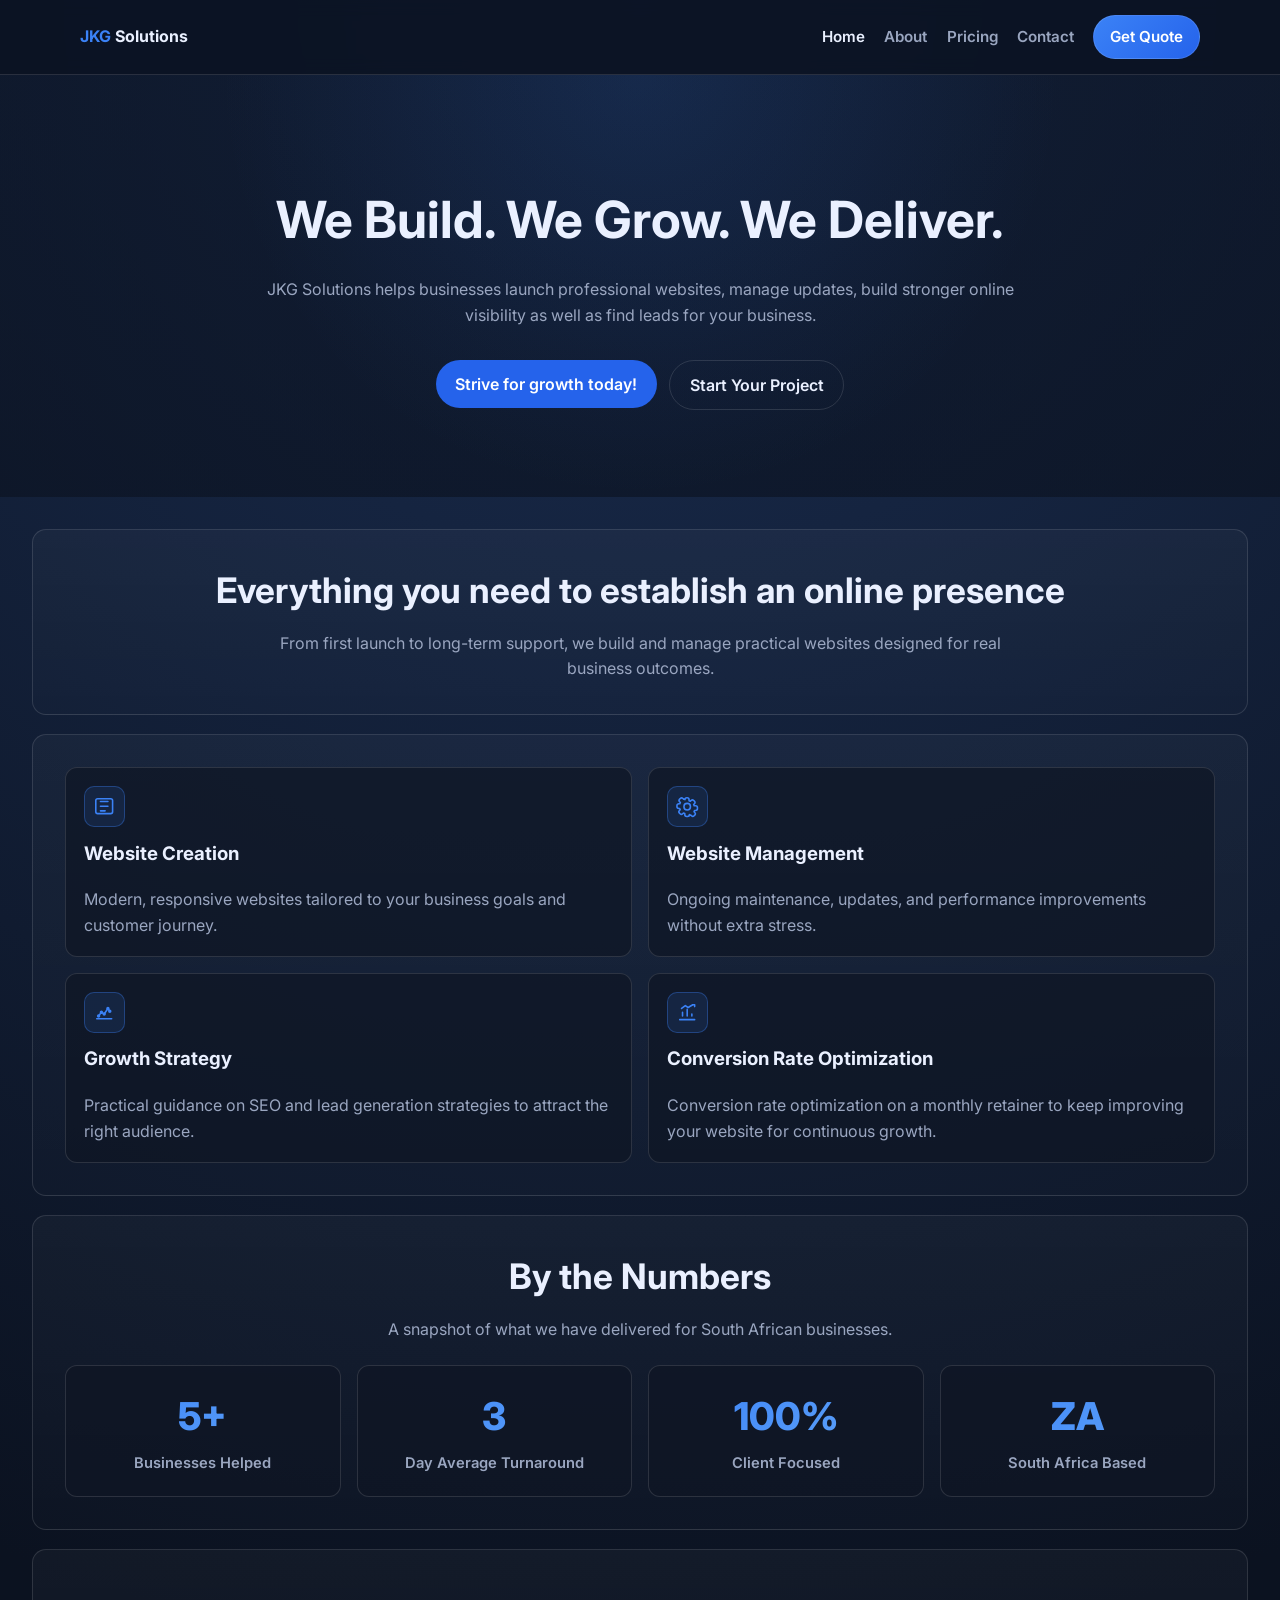
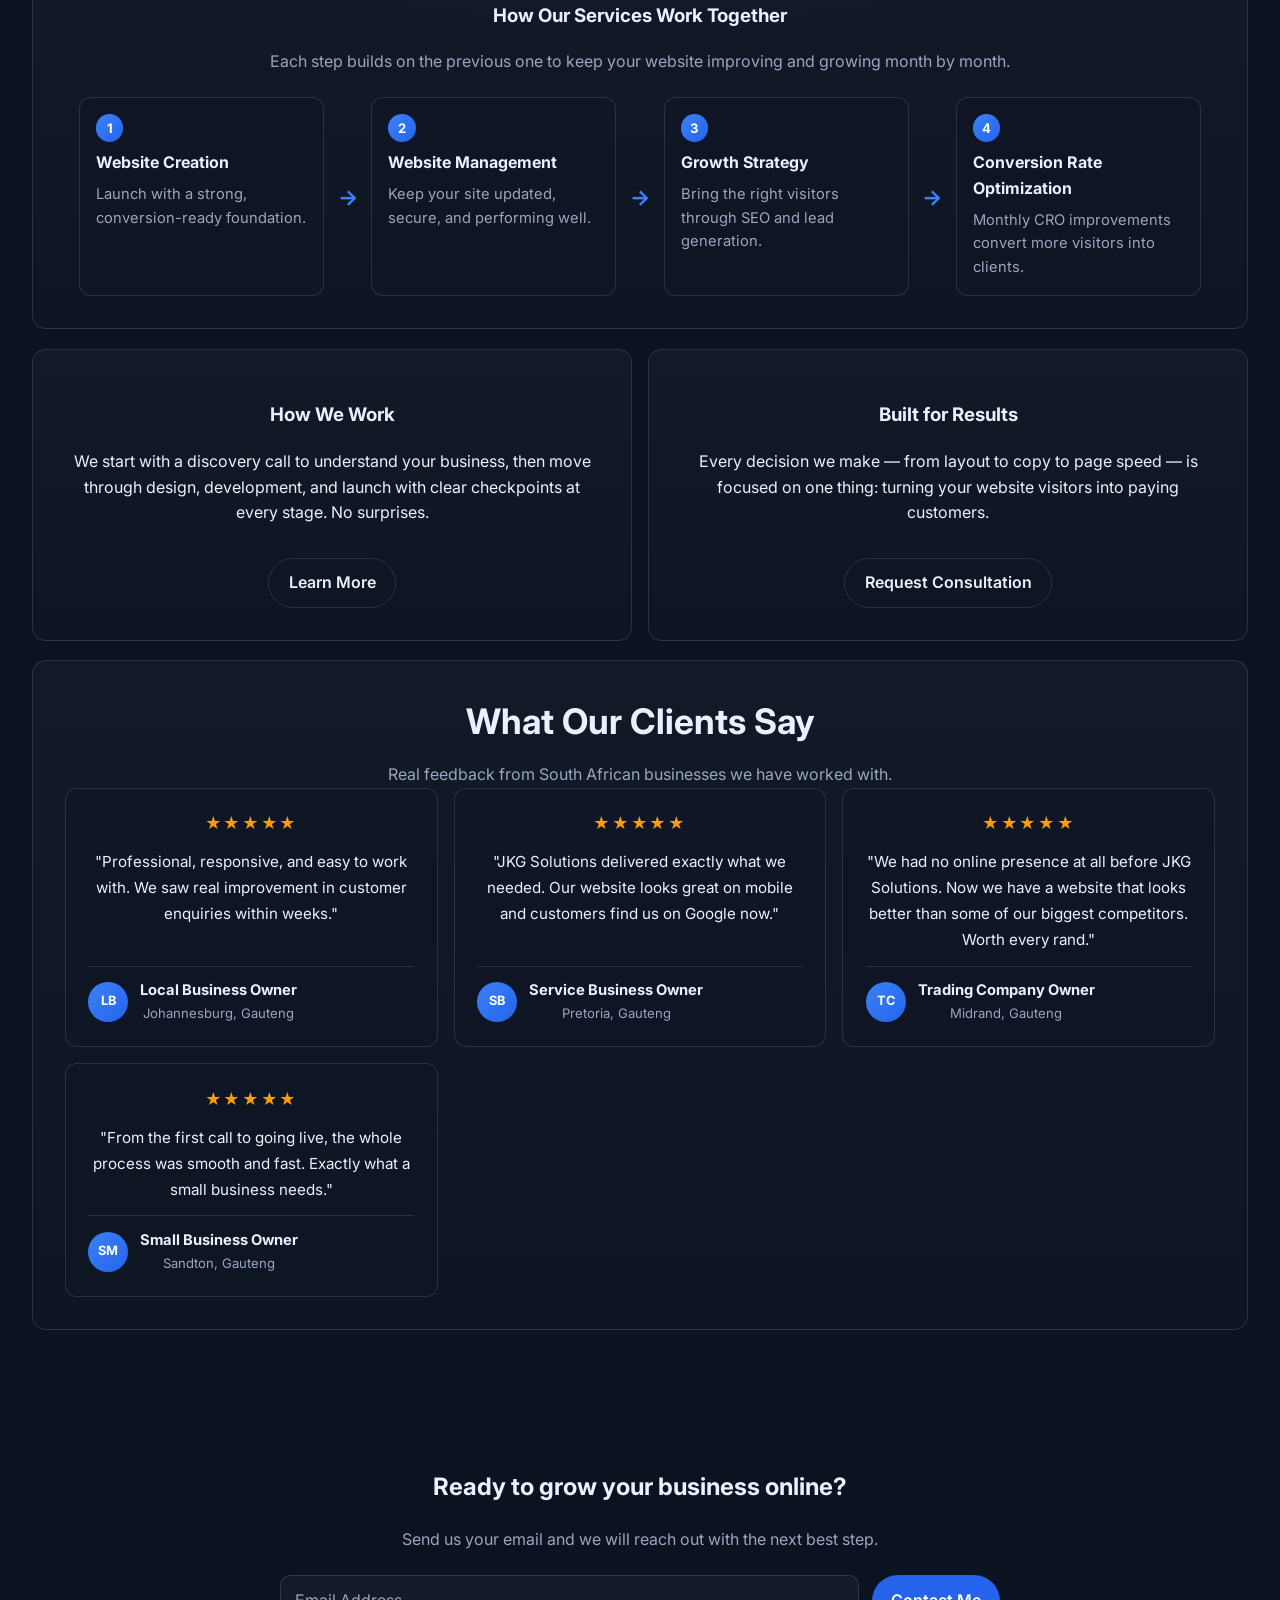
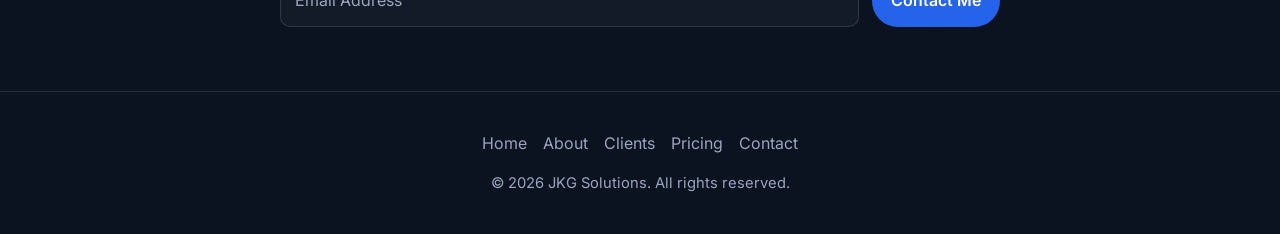
==== commit 3b39eabb: "removed clients link in nav bar" ====
--- a/index.html
+++ b/index.html
@@ -17,7 +17,6 @@
           <ul>
             <li><a class="active" href="index.html">Home</a></li>
             <li><a href="about.html">About</a></li>
-            <li><a href="clients.html">Clients</a></li>
             <li><a href="pricing.html">Pricing</a></li>
             <li><a href="contact.html">Contact</a></li>
             <li><a href="contact.html" class="button">Get Quote</a></li>
--- a/style.css
+++ b/style.css
@@ -683,10 +683,8 @@
 
 .testimonial-grid {
   display: grid;
-  grid-template-columns: repeat(3, minmax(0, 1fr));
+  grid-template-columns: repeat(auto-fit, minmax(280px, 1fr));
   gap: 1rem;
-  margin-top: 1.4rem;
-  text-align: left;
 }
 
 .testimonial-card {
